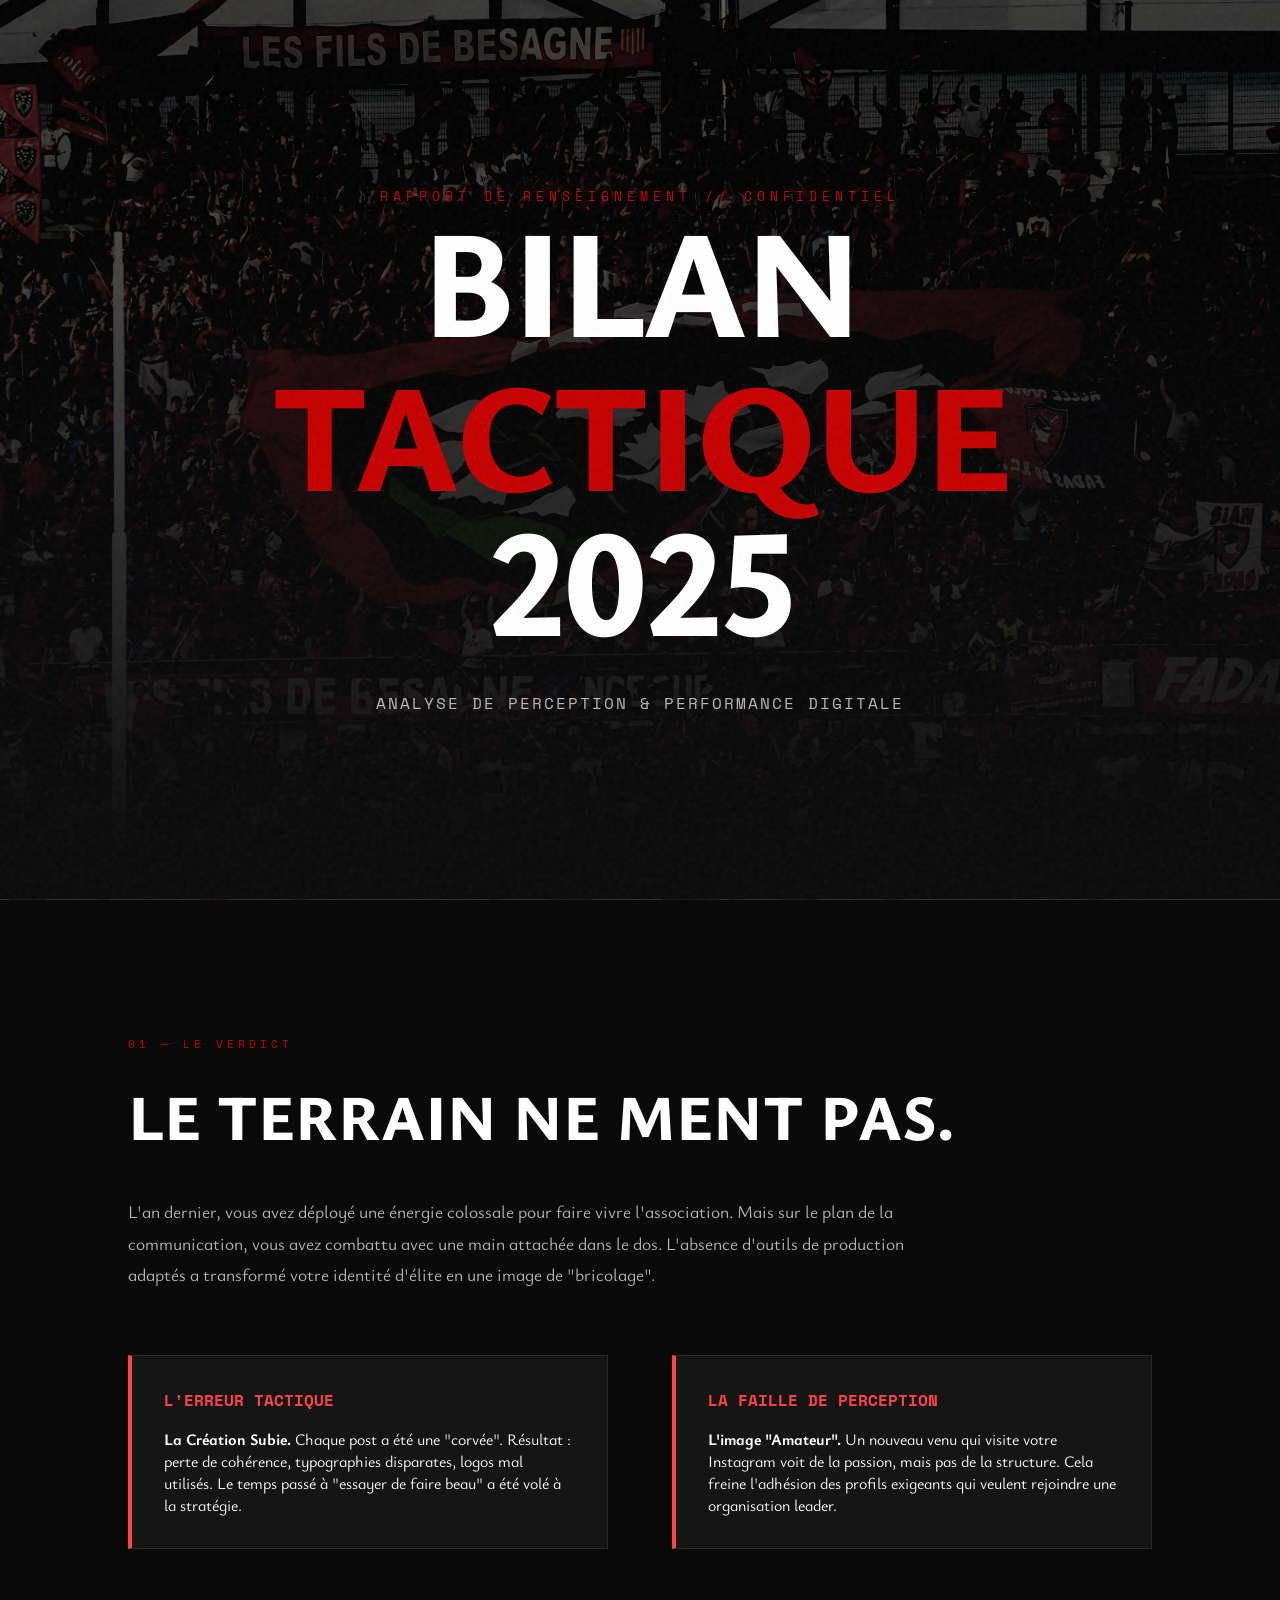
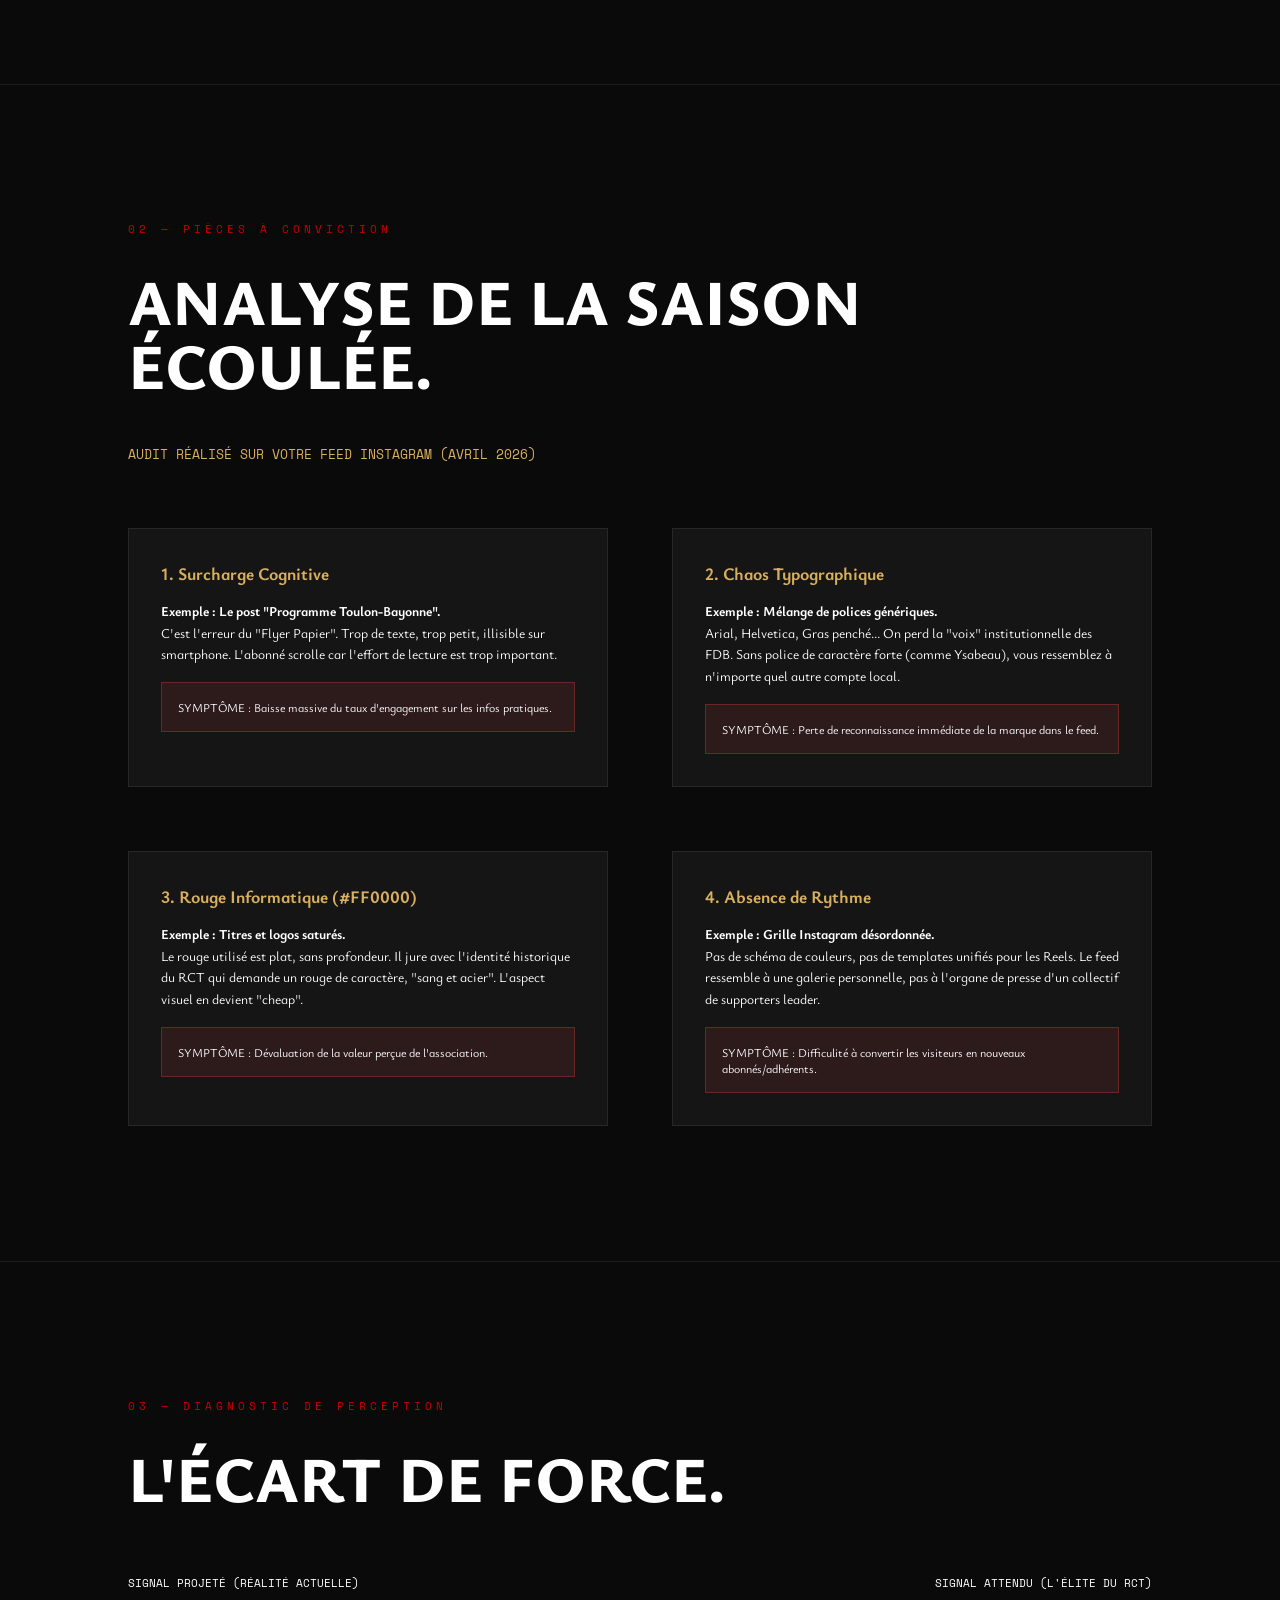
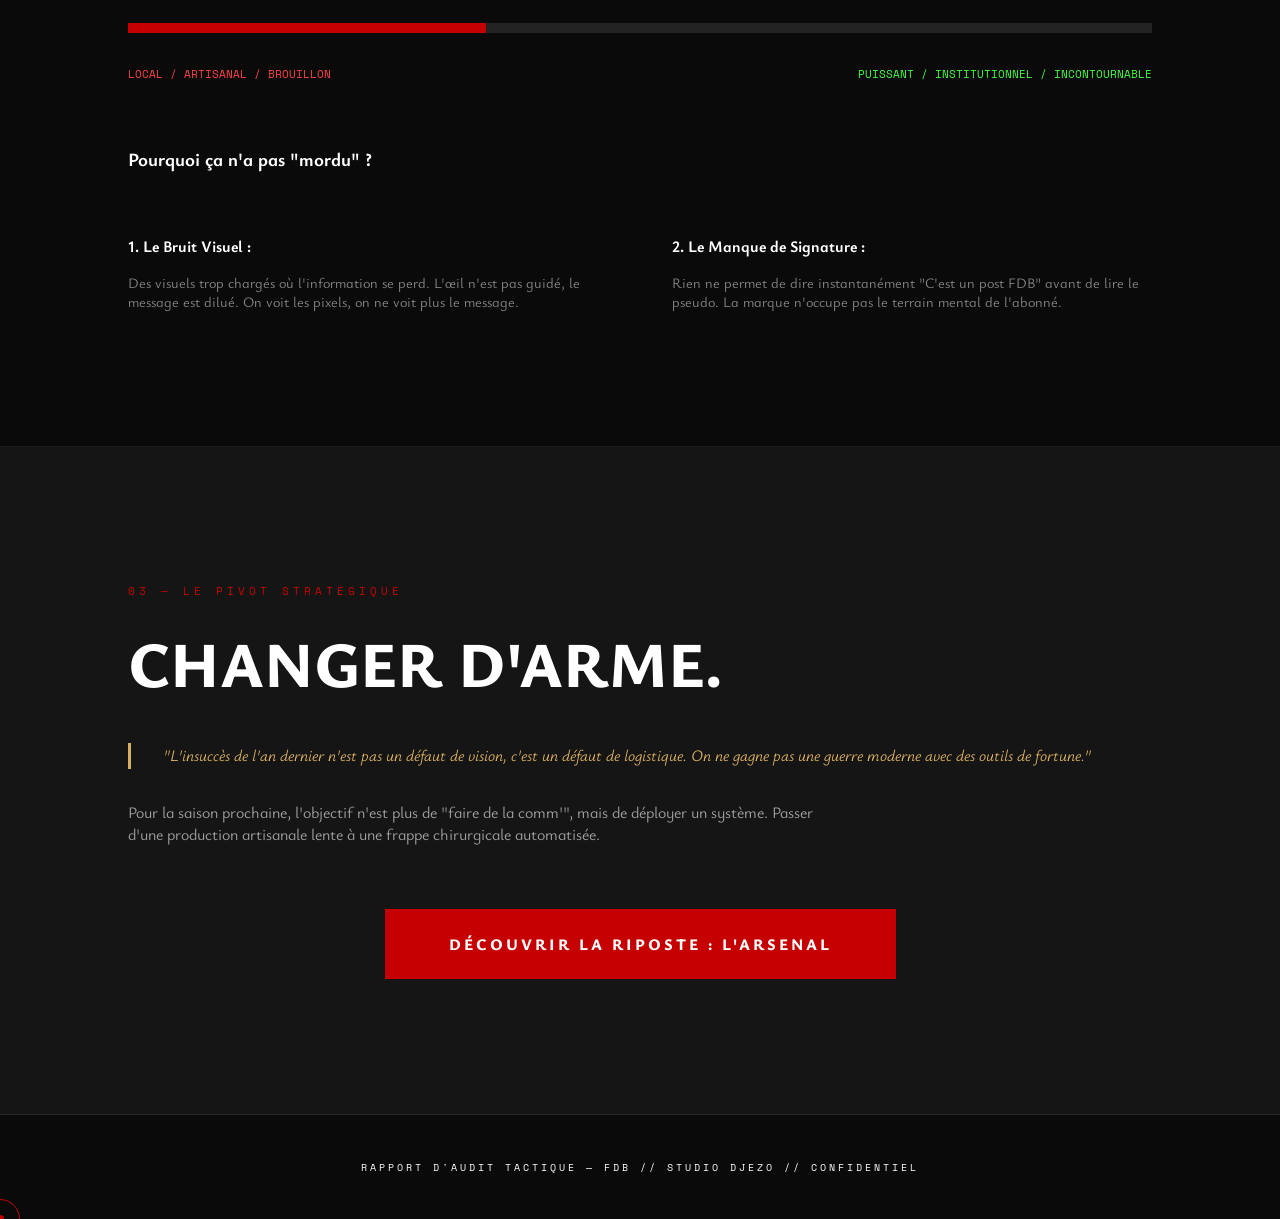
==== fdb2.0/01_Strategy/index.html @ 92c4f9fb "Add files via upload" ====
<!DOCTYPE html>
<html lang="fr">
<head>
    <meta charset="UTF-8">
    <meta name="viewport" content="width=device-width, initial-scale=1.0">
    <title>FDB — Bilan Tactique Saison 2025</title>
    <link rel="stylesheet" href="../04_Presentation/style_fdb.css">
    <style>
        .audit-grid { display: grid; grid-template-columns: 1fr 1fr; gap: 4rem; margin-top: 4rem; }
        .audit-card { background: var(--surface); border: 1px solid var(--border); padding: 2rem; }
        .audit-card.negative { border-left: 4px solid #ff4444; }
        .audit-card.positive { border-left: 4px solid #44ff44; }
        .metric-big { font-size: 4rem; font-weight: 800; color: var(--rct-red); margin-bottom: 1rem; }
        .perception-meter { width: 100%; height: 10px; background: rgba(255,255,255,0.1); margin: 2rem 0; position: relative; }
        .perception-bar { height: 100%; background: var(--rct-red); width: 45%; }
        .perception-label { display: flex; justify-content: space-between; font-family: 'Space Mono', monospace; font-size: 0.7rem; }
        .vs-line { border-top: 1px dashed var(--border); margin: 4rem 0; position: relative; }
        .vs-badge { position: absolute; top: -12px; left: 50%; transform: translateX(-50%); background: var(--bg); padding: 0 1rem; font-family: 'Space Mono', monospace; color: var(--rct-red); }
        blockquote { font-style: italic; color: var(--fdb-gold); border-left: 3px solid var(--fdb-gold); padding-left: 2rem; margin: 2rem 0; line-height: 1.6; }
        
        #conclusion .btn {
            display: inline-block;
            padding: 1.5rem 4rem;
            background: var(--rct-red);
            color: #fff;
            text-decoration: none;
            font-weight: 800;
            text-transform: uppercase;
            letter-spacing: 3px;
            transition: transform 0.3s cubic-bezier(0.175, 0.885, 0.32, 1.275);
        }
        #conclusion .btn:hover {
            transform: scale(1.05);
            background: #e60000;
        }
    </style>
</head>
<body>

    <div id="loader">
        <img src="../assets/icone_seule_rouge.svg" class="loader-logo" alt="FDB">
        <div id="loader-bar"><div id="loader-bar-fill"></div></div>
    </div>

    <section class="hero" style="background: linear-gradient(rgba(0,0,0,0.85), rgba(0,0,0,0.85)), url('../assets/stade_rct_background.png'); background-size: cover; background-position: center;">
        <div class="hero-content">
            <span class="hero-sub" style="color: var(--rct-red);">RAPPORT DE RENSEIGNEMENT // CONFIDENTIEL</span>
            <h1>
                <span><span class="line-content">BILAN</span></span>
                <span><span class="line-content"><em>TACTIQUE</em> 2025</span></span>
            </h1>
            <p style="margin-top: 2rem; opacity: 0.7; font-family: 'Space Mono', monospace; letter-spacing: 2px;">ANALYSE DE PERCEPTION & PERFORMANCE DIGITALE</p>
        </div>
    </section>

    <section id="verdict">
        <span class="section-tag">01 — Le Verdict</span>
        <div class="reveal">
            <h2>Le terrain ne ment pas.</h2>
            <p style="max-width: 800px; color: rgba(255,255,255,0.7); line-height: 1.8; font-size: 1.1rem;">
                L'an dernier, vous avez déployé une énergie colossale pour faire vivre l'association. Mais sur le plan de la communication, vous avez combattu avec une main attachée dans le dos. L'absence d'outils de production adaptés a transformé votre identité d'élite en une image de "bricolage".
            </p>
        </div>

        <div class="audit-grid reveal">
            <div class="audit-card negative">
                <h4 style="color: #ff4444; margin-bottom: 1rem; font-family: 'Space Mono', monospace;">L'ERREUR TACTIQUE</h4>
                <p><strong>La Création Subie.</strong> Chaque post a été une "corvée". Résultat : perte de cohérence, typographies disparates, logos mal utilisés. Le temps passé à "essayer de faire beau" a été volé à la stratégie.</p>
            </div>
            <div class="audit-card negative">
                <h4 style="color: #ff4444; margin-bottom: 1rem; font-family: 'Space Mono', monospace;">LA FAILLE DE PERCEPTION</h4>
                <p><strong>L'image "Amateur".</strong> Un nouveau venu qui visite votre Instagram voit de la passion, mais pas de la structure. Cela freine l'adhésion des profils exigeants qui veulent rejoindre une organisation leader.</p>
            </div>
        </div>
    </section>

    <section id="evidence">
        <span class="section-tag">02 — Pièces à Conviction</span>
        <div class="reveal">
            <h2>Analyse de la Saison Écoulée.</h2>
            <p style="color: var(--fdb-gold); font-family: 'Space Mono', monospace; font-size: 0.8rem; margin-bottom: 3rem;">AUDIT RÉALISÉ SUR VOTRE FEED INSTAGRAM (AVRIL 2026)</p>
        </div>

        <div class="audit-grid reveal">
            <div class="audit-card">
                <h3 style="font-size: 1.1rem; color: var(--fdb-gold); margin-bottom: 1rem;">1. Surcharge Cognitive</h3>
                <p style="font-size: 0.85rem; line-height: 1.6;">
                    <strong>Exemple : Le post "Programme Toulon-Bayonne".</strong><br>
                    C'est l'erreur du "Flyer Papier". Trop de texte, trop petit, illisible sur smartphone. L'abonné scrolle car l'effort de lecture est trop important.
                </p>
                <div style="margin-top: 1rem; padding: 1rem; background: rgba(255,68,68,0.1); border: 1px solid rgba(255,68,68,0.3); font-size: 0.75rem;">
                    SYMPTÔME : Baisse massive du taux d'engagement sur les infos pratiques.
                </div>
            </div>

            <div class="audit-card">
                <h3 style="font-size: 1.1rem; color: var(--fdb-gold); margin-bottom: 1rem;">2. Chaos Typographique</h3>
                <p style="font-size: 0.85rem; line-height: 1.6;">
                    <strong>Exemple : Mélange de polices génériques.</strong><br>
                    Arial, Helvetica, Gras penché... On perd la "voix" institutionnelle des FDB. Sans police de caractère forte (comme Ysabeau), vous ressemblez à n'importe quel autre compte local.
                </p>
                <div style="margin-top: 1rem; padding: 1rem; background: rgba(255,68,68,0.1); border: 1px solid rgba(255,68,68,0.3); font-size: 0.75rem;">
                    SYMPTÔME : Perte de reconnaissance immédiate de la marque dans le feed.
                </div>
            </div>

            <div class="audit-card">
                <h3 style="font-size: 1.1rem; color: var(--fdb-gold); margin-bottom: 1rem;">3. Rouge Informatique (#FF0000)</h3>
                <p style="font-size: 0.85rem; line-height: 1.6;">
                    <strong>Exemple : Titres et logos saturés.</strong><br>
                    Le rouge utilisé est plat, sans profondeur. Il jure avec l'identité historique du RCT qui demande un rouge de caractère, "sang et acier". L'aspect visuel en devient "cheap".
                </p>
                <div style="margin-top: 1rem; padding: 1rem; background: rgba(255,68,68,0.1); border: 1px solid rgba(255,68,68,0.3); font-size: 0.75rem;">
                    SYMPTÔME : Dévaluation de la valeur perçue de l'association.
                </div>
            </div>

            <div class="audit-card">
                <h3 style="font-size: 1.1rem; color: var(--fdb-gold); margin-bottom: 1rem;">4. Absence de Rythme</h3>
                <p style="font-size: 0.85rem; line-height: 1.6;">
                    <strong>Exemple : Grille Instagram désordonnée.</strong><br>
                    Pas de schéma de couleurs, pas de templates unifiés pour les Reels. Le feed ressemble à une galerie personnelle, pas à l'organe de presse d'un collectif de supporters leader.
                </p>
                <div style="margin-top: 1rem; padding: 1rem; background: rgba(255,68,68,0.1); border: 1px solid rgba(255,68,68,0.3); font-size: 0.75rem;">
                    SYMPTÔME : Difficulité à convertir les visiteurs en nouveaux abonnés/adhérents.
                </div>
            </div>
        </div>
    </section>

    <section id="psychologie">
        <span class="section-tag">03 — Diagnostic de Perception</span>
        <div class="reveal">
            <h2>L'Écart de Force.</h2>
        </div>
        
        <div class="reveal" style="margin-top: 4rem;">
            <div class="perception-label">
                <span>SIGNAL PROJETÉ (RÉALITÉ ACTUELLE)</span>
                <span>SIGNAL ATTENDU (L'ÉLITE DU RCT)</span>
            </div>
            <div class="perception-meter">
                <div class="perception-bar" style="width: 35%;"></div>
            </div>
            <div class="perception-label">
                <span style="color: #ff4444;">LOCAL / ARTISANAL / BROUILLON</span>
                <span style="color: #44ff44;">PUISSANT / INSTITUTIONNEL / INCONTOURNABLE</span>
            </div>
        </div>

        <div class="reveal" style="margin-top: 4rem;">
            <h3>Pourquoi ça n'a pas "mordu" ?</h3>
            <div class="audit-grid">
                <div>
                    <p style="margin-bottom: 1rem;"><strong>1. Le Bruit Visuel :</strong></p>
                    <p style="color: rgba(255,255,255,0.5); font-size: 0.9rem;">Des visuels trop chargés où l'information se perd. L'œil n'est pas guidé, le message est dilué. On voit les pixels, on ne voit plus le message.</p>
                </div>
                <div>
                    <p style="margin-bottom: 1rem;"><strong>2. Le Manque de Signature :</strong></p>
                    <p style="color: rgba(255,255,255,0.5); font-size: 0.9rem;">Rien ne permet de dire instantanément "C'est un post FDB" avant de lire le pseudo. La marque n'occupe pas le terrain mental de l'abonné.</p>
                </div>
            </div>
        </div>
    </section>

    <section id="conclusion" style="background: var(--surface);">
        <span class="section-tag">03 — Le Pivot Stratégique</span>
        <div class="reveal">
            <h2>Changer d'Arme.</h2>
            <blockquote>
                "L'insuccès de l'an dernier n'est pas un défaut de vision, c'est un défaut de logistique. On ne gagne pas une guerre moderne avec des outils de fortune."
            </blockquote>
            <p style="margin-bottom: 4rem; max-width: 700px; color: rgba(255,255,255,0.6);">
                Pour la saison prochaine, l'objectif n'est plus de "faire de la comm'", mais de déployer un système. Passer d'une production artisanale lente à une frappe chirurgicale automatisée. 
            </p>
            <div style="text-align: center;">
                <a href="../04_Presentation/PRESENTATION_ARSENAL.html" class="btn">Découvrir la Riposte : L'Arsenal</a>
            </div>
        </div>
    </section>

    <footer style="padding: 5vh 10vw; text-align: center; font-family: 'Space Mono', monospace; font-size: 0.6rem; color: var(--muted); letter-spacing: 3px;">
        RAPPORT D'AUDIT TACTIQUE — FDB // STUDIO DJEZO // CONFIDENTIEL
    </footer>

    <div id="cursor"></div>
    <div id="cursor-ring"></div>

    <script src="../04_Presentation/main_fdb.js"></script>
</body>
</html>
---- fdb2.0/04_Presentation/style_fdb.css ----
@import url('https://fonts.googleapis.com/css2?family=Ysabeau+Infant:ital,wght@0,400;0,700;0,800;1,400&family=Space+Mono:ital@0;1&display=swap');

:root {
    --rct-red: #C60000;
    --fdb-black: #101011;
    --fdb-gold: #D8AE5F;
    --fdb-white: #FFFFFF;
    --bg: #0a0a0a;
    --surface: #151515;
    --border: rgba(255, 255, 255, 0.08);
}

* { margin: 0; padding: 0; box-sizing: border-box; }

body {
    background: var(--bg);
    color: var(--fdb-white);
    font-family: 'Ysabeau Infant', sans-serif;
    overflow-x: hidden;
    cursor: none;
}

/* TEXTURE GRAIN */
body::before {
    content: '';
    position: fixed;
    inset: 0;
    pointer-events: none;
    z-index: 9999;
    opacity: .05;
    background-image: url("data:image/svg+xml,%3Csvg viewBox='0 0 256 256' xmlns='http://www.w3.org/2000/svg'%3E%3Cfilter id='noise'%3E%3CfeTurbulence type='fractalNoise' baseFrequency='0.65' numOctaves='3' stitchTiles='stitch'/%3E%3C/filter%3E%3Crect width='100%25' height='100%25' filter='url(%23noise)'/%3E%3C/svg%3E");
}

/* CURSOR */
#cursor {
    position: fixed;
    width: 8px;
    height: 8px;
    background: var(--rct-red);
    border-radius: 50%;
    pointer-events: none;
    z-index: 10000;
    transform: translate(-50%, -50%);
    transition: transform 0.1s;
}
#cursor-ring {
    position: fixed;
    width: 40px;
    height: 40px;
    border: 1px solid var(--rct-red);
    border-radius: 50%;
    pointer-events: none;
    z-index: 9998;
    transform: translate(-50%, -50%);
    transition: all 0.2s cubic-bezier(0.23, 1, 0.32, 1);
}

/* LOADER */
#loader {
    position: fixed;
    inset: 0;
    background: var(--fdb-black);
    z-index: 9995;
    display: flex;
    flex-direction: column;
    align-items: center;
    justify-content: center;
    transition: opacity 1s ease, visibility 1s;
}
#loader.hidden { opacity: 0; visibility: hidden; }
.loader-logo { width: 120px; margin-bottom: 2rem; animation: pulse 2s infinite; }
#loader-bar { width: 200px; height: 2px; background: rgba(255,255,255,0.1); overflow: hidden; }
#loader-bar-fill { height: 100%; background: var(--rct-red); width: 0%; animation: loadFill 1.5s ease forwards; }

/* HERO */
.hero {
    height: 100vh;
    display: flex;
    flex-direction: column;
    justify-content: center;
    align-items: center;
    text-align: center;
    position: relative;
    padding: 0 10vw;
    background: var(--bg); /* Fond de sécurité */
}

.hero::before {
    content: '';
    position: absolute;
    inset: 0;
    background-image: url('../assets/stade_rct_background.png');
    background-size: cover;
    background-position: center;
    /* TRAITEMENT FDB : Contraste +35%, Luminosité basse, Sepia 20%, Saturation basse */
    filter: brightness(0.4) contrast(1.4) saturate(0.6) sepia(0.2) hue-rotate(-10deg);
    z-index: 0;
}

.hero::after {
    content: '';
    position: absolute;
    inset: 0;
    background: linear-gradient(to bottom, rgba(16, 16, 17, 0) 0%, var(--bg) 95%);
    z-index: 1;
}

.hero-content {
    position: relative;
    z-index: 2;
}
.hero h1 {
    font-size: clamp(3.5rem, 12vw, 12rem);
    font-weight: 800;
    line-height: 0.95;
    text-transform: uppercase;
    letter-spacing: -4px;
    margin-bottom: 2rem;
}
.hero h1 span { display: block; overflow: visible; }
.hero h1 .line-content { display: block; transform: translateY(110%); transition: transform 1.2s cubic-bezier(0.16, 1, 0.3, 1); padding-bottom: 0.05em; }
.hero.visible h1 .line-content { transform: translateY(0); }
.hero h1 em { font-style: normal; color: var(--rct-red); }

.hero-sub {
    font-family: 'Space Mono', monospace;
    font-size: 0.8rem;
    letter-spacing: 5px;
    color: var(--fdb-gold);
    text-transform: uppercase;
    opacity: 0;
    transform: translateY(20px);
    transition: all 1s ease 0.8s;
}
.hero.visible .hero-sub { opacity: 1; transform: translateY(0); }

/* SECTIONS */
section { padding: 15vh 10vw; border-bottom: 1px solid var(--border); }
.section-tag {
    font-family: 'Space Mono', monospace;
    font-size: 0.7rem;
    letter-spacing: 4px;
    color: var(--rct-red);
    display: block;
    margin-bottom: 2rem;
    text-transform: uppercase;
}
h2 {
    font-size: clamp(2.5rem, 5vw, 5rem);
    font-weight: 800;
    line-height: 1;
    text-transform: uppercase;
    margin-bottom: 3rem;
}

/* ARSENAL GRID & FLIP CARDS */
.arsenal-grid {
    display: grid;
    grid-template-columns: repeat(auto-fit, minmax(300px, 1fr));
    gap: 2rem;
    perspective: 2000px; /* Nécessaire pour la 3D */
}

.flip-card {
    height: 450px;
    background: transparent;
}

.flip-card-inner {
    position: relative;
    width: 100%;
    height: 100%;
    text-align: center;
    transition: transform 0.8s cubic-bezier(0.175, 0.885, 0.32, 1.275);
    transform-style: preserve-3d;
    cursor: pointer;
}

.flip-card.flipped .flip-card-inner {
    transform: rotateY(180deg);
}

.flip-card-front, .flip-card-back {
    position: absolute;
    width: 100%;
    height: 100%;
    backface-visibility: hidden;
    border: 1px solid var(--border);
    display: flex;
    flex-direction: column;
    justify-content: center;
    align-items: center;
}

.flip-card-front {
    background: var(--surface);
    padding: 3rem;
    z-index: 2;
}

.flip-card-back {
    background: #000;
    transform: rotateY(180deg);
    overflow: hidden;
}

.flip-card-back img {
    width: 100%;
    height: 100%;
    object-fit: cover;
    transition: transform 1.5s ease;
}

.flip-card.flipped .flip-card-back img {
    transform: scale(1.1);
}

.asset-card {
    transition: all 0.4s ease;
}

.flip-card:hover .flip-card-front { border-color: var(--rct-red); }

.flip-card-front img { width: 100%; max-width: 180px; margin-bottom: 2rem; transition: transform 0.6s ease; }
.flip-card-front h3 { font-size: 1.2rem; margin-bottom: 1rem; color: var(--fdb-gold); }
.flip-card-front p { font-size: 0.9rem; color: rgba(255,255,255,0.6); line-height: 1.6; }

.flip-hint {
    margin-top: 2rem;
    font-family: 'Space Mono', monospace;
    font-size: 0.6rem;
    letter-spacing: 2px;
    color: var(--rct-red);
    text-transform: uppercase;
    opacity: 0.6;
}

/* REVEAL */
.reveal { opacity: 0; transform: translateY(50px); transition: all 1s cubic-bezier(0.16, 1, 0.3, 1); }
.reveal.visible { opacity: 1; transform: translateY(0); }

/* COLORS */
.color-grid { display: grid; grid-template-columns: repeat(auto-fit, minmax(200px, 1fr)); gap: 1px; background: var(--border); border: 1px solid var(--border); }
.color-item { background: var(--bg); padding: 3rem 2rem; }
.color-swatch { width: 100%; height: 120px; margin-bottom: 1.5rem; }
.color-info h4 { font-family: 'Space Mono', monospace; font-size: 0.8rem; margin-bottom: 0.5rem; }
.color-info p { font-size: 0.85rem; color: rgba(255,255,255,0.5); line-height: 1.4; }

/* DARK MODE LAB */
.lab-container {
    display: grid; grid-template-columns: 1fr 1fr; gap: 4rem; align-items: center;
}
.lab-img-wrap { position: relative; width: 100%; aspect-ratio: 16/9; overflow: hidden; border: 1px solid var(--border); }
.lab-img { width: 100%; height: 100%; object-fit: cover; }
.lab-img.filtered { filter: brightness(0.65) contrast(1.35) saturate(0.7) sepia(0.2) hue-rotate(-10deg); }
.lab-overlay { position: absolute; inset: 0; background: linear-gradient(to top, rgba(16,16,17,0.85) 0%, rgba(198,0,0,0.3) 100%); mix-blend-mode: multiply; opacity: 0; transition: opacity 0.5s; }
.lab-img-wrap:hover .lab-overlay { opacity: 1; }

/* TYPO SECTION */
.typo-showcase { padding: 4rem; background: var(--surface); border-left: 5px solid var(--rct-red); }
.typo-main { font-size: 6rem; font-weight: 800; line-height: 0.9; margin-bottom: 2rem; }
.typo-italic { font-size: 3rem; font-weight: 400; font-style: italic; color: var(--fdb-gold); }

/* ANIMATIONS */
@keyframes pulse { 0% { transform: scale(1); opacity: 0.8; } 50% { transform: scale(1.05); opacity: 1; } 100% { transform: scale(1); opacity: 0.8; } }
@keyframes loadFill { to { width: 100%; } }

@media (max-width: 768px) {
    .lab-container { grid-template-columns: 1fr; }
    .typo-main { font-size: 3rem; }
    .hero h1 { font-size: 4rem; }
}
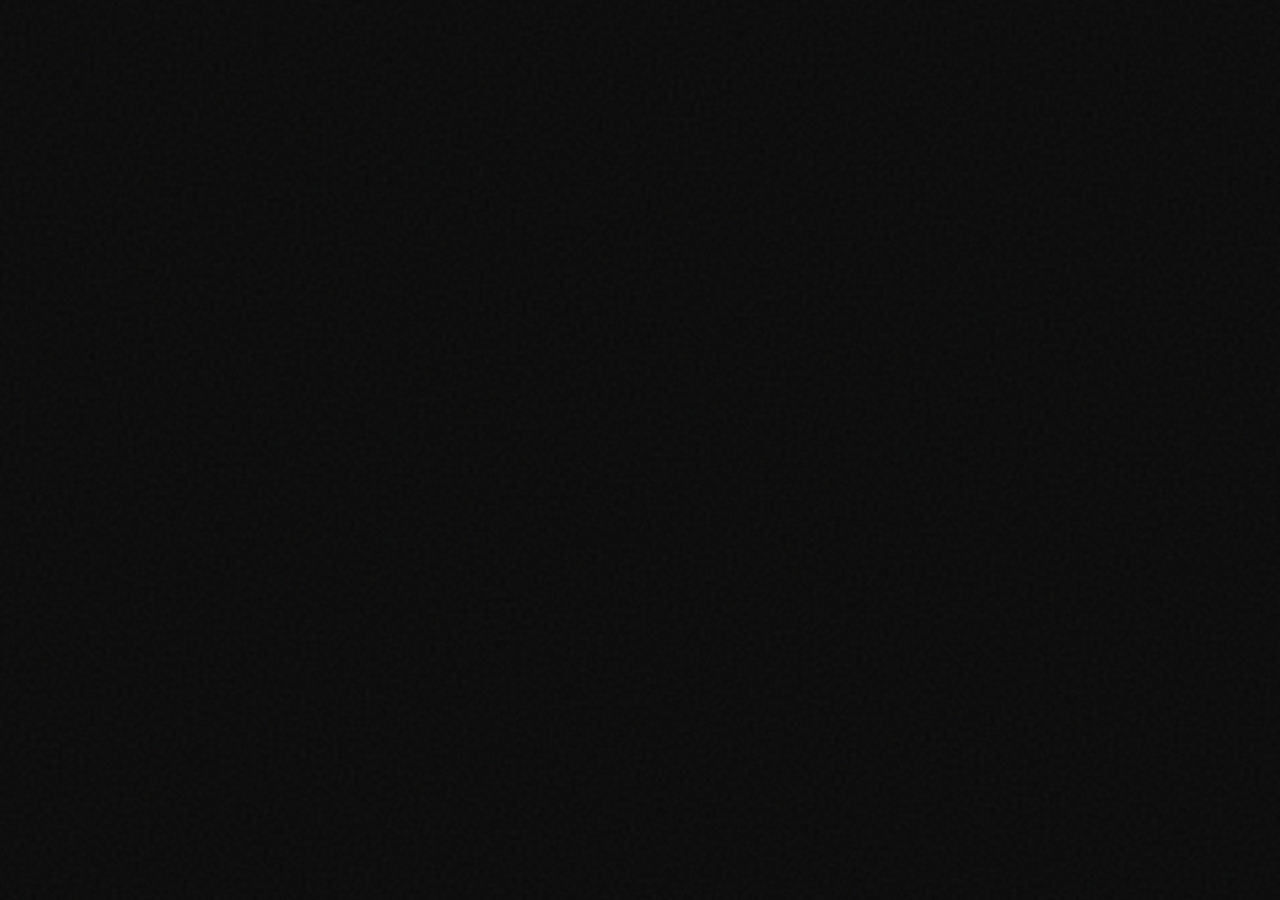
==== commit 3251dcf4: "Update index.html" ====
--- a/fdb2.0/01_Strategy/index.html
+++ b/fdb2.0/01_Strategy/index.html
@@ -33,7 +33,17 @@
             transform: scale(1.05);
             background: #e60000;
         }
-    </style>
+
+        @media (max-width: 768px) {
+                section { padding: 8vh 5vw; }
+                .audit-grid { grid-template-columns: 1fr; gap: 2rem; }
+                h2 { font-size: 2.2rem; }
+                .hero h1 { font-size: clamp(3rem, 15vw, 5rem); letter-spacing: -2px; }
+                blockquote { padding-left: 1.5rem; font-size: 1rem; }
+        }
+        
+    </
+        style>
 </head>
 <body>
 
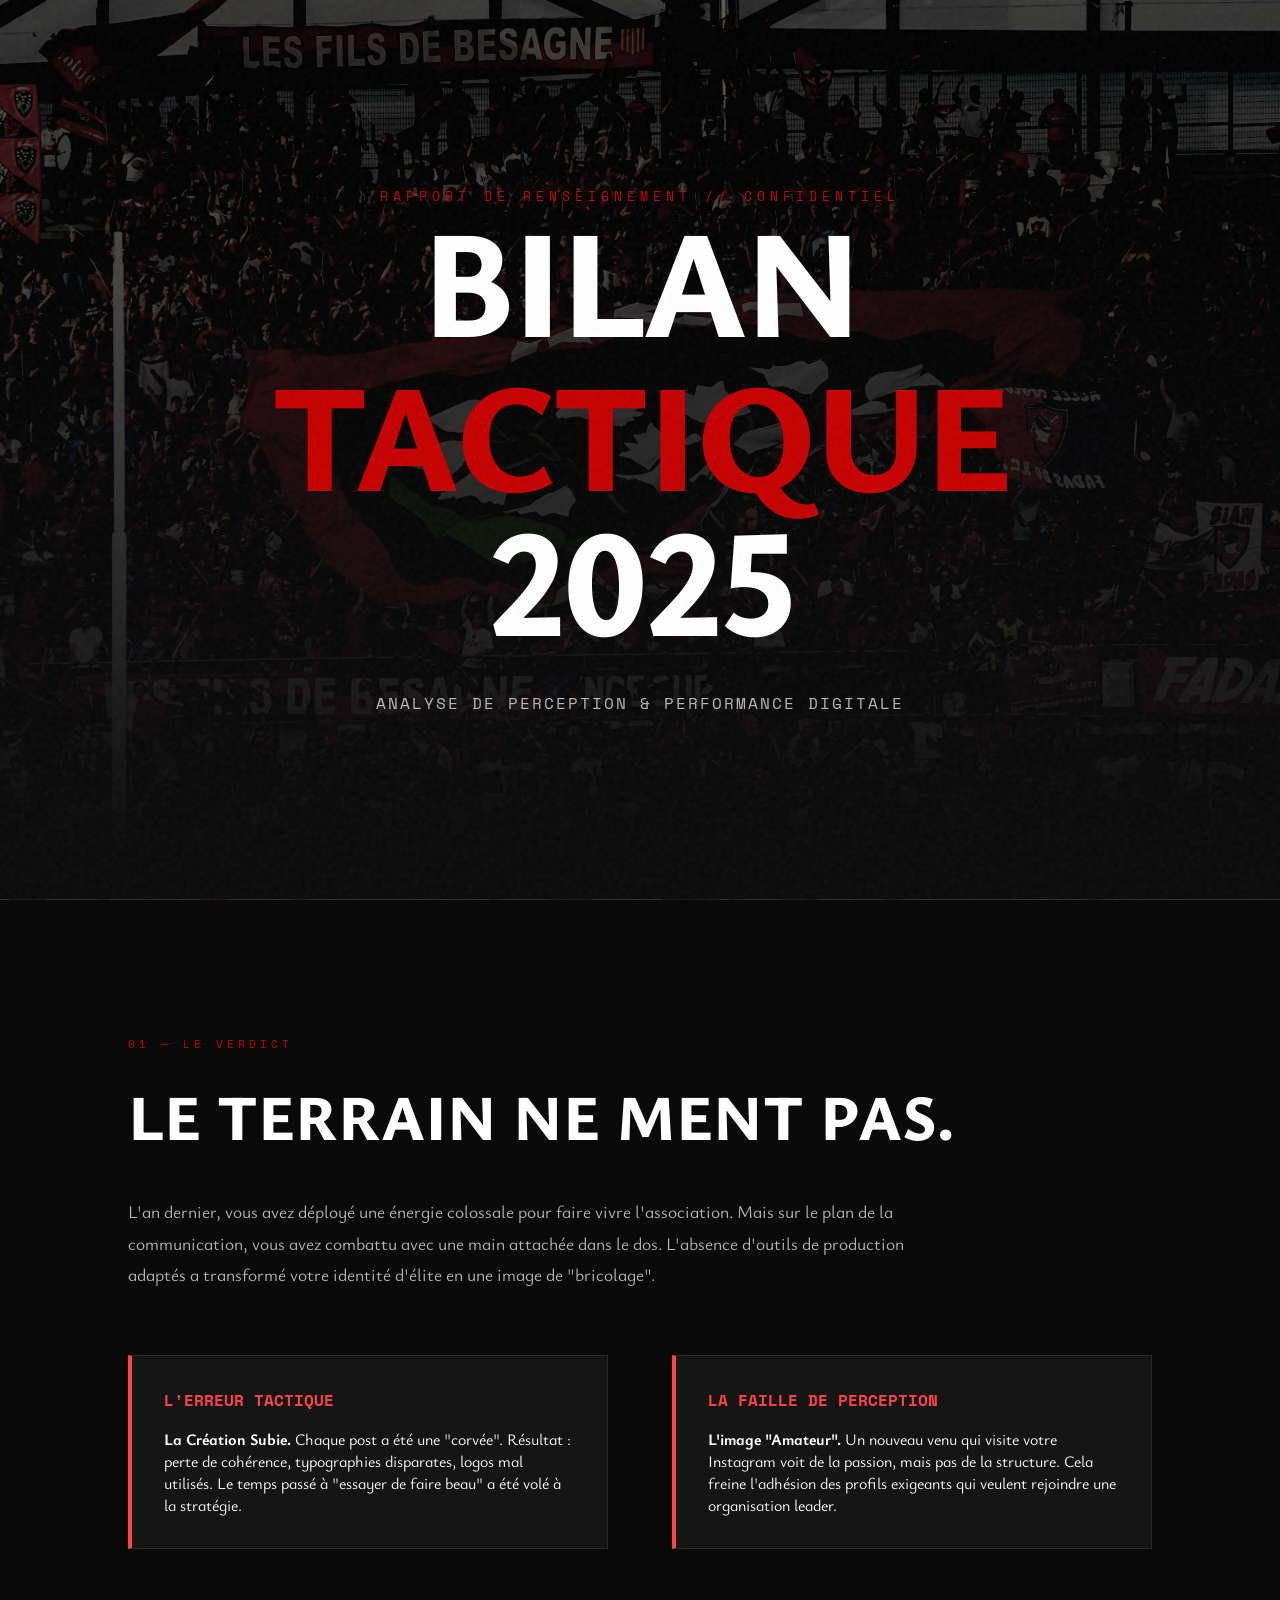
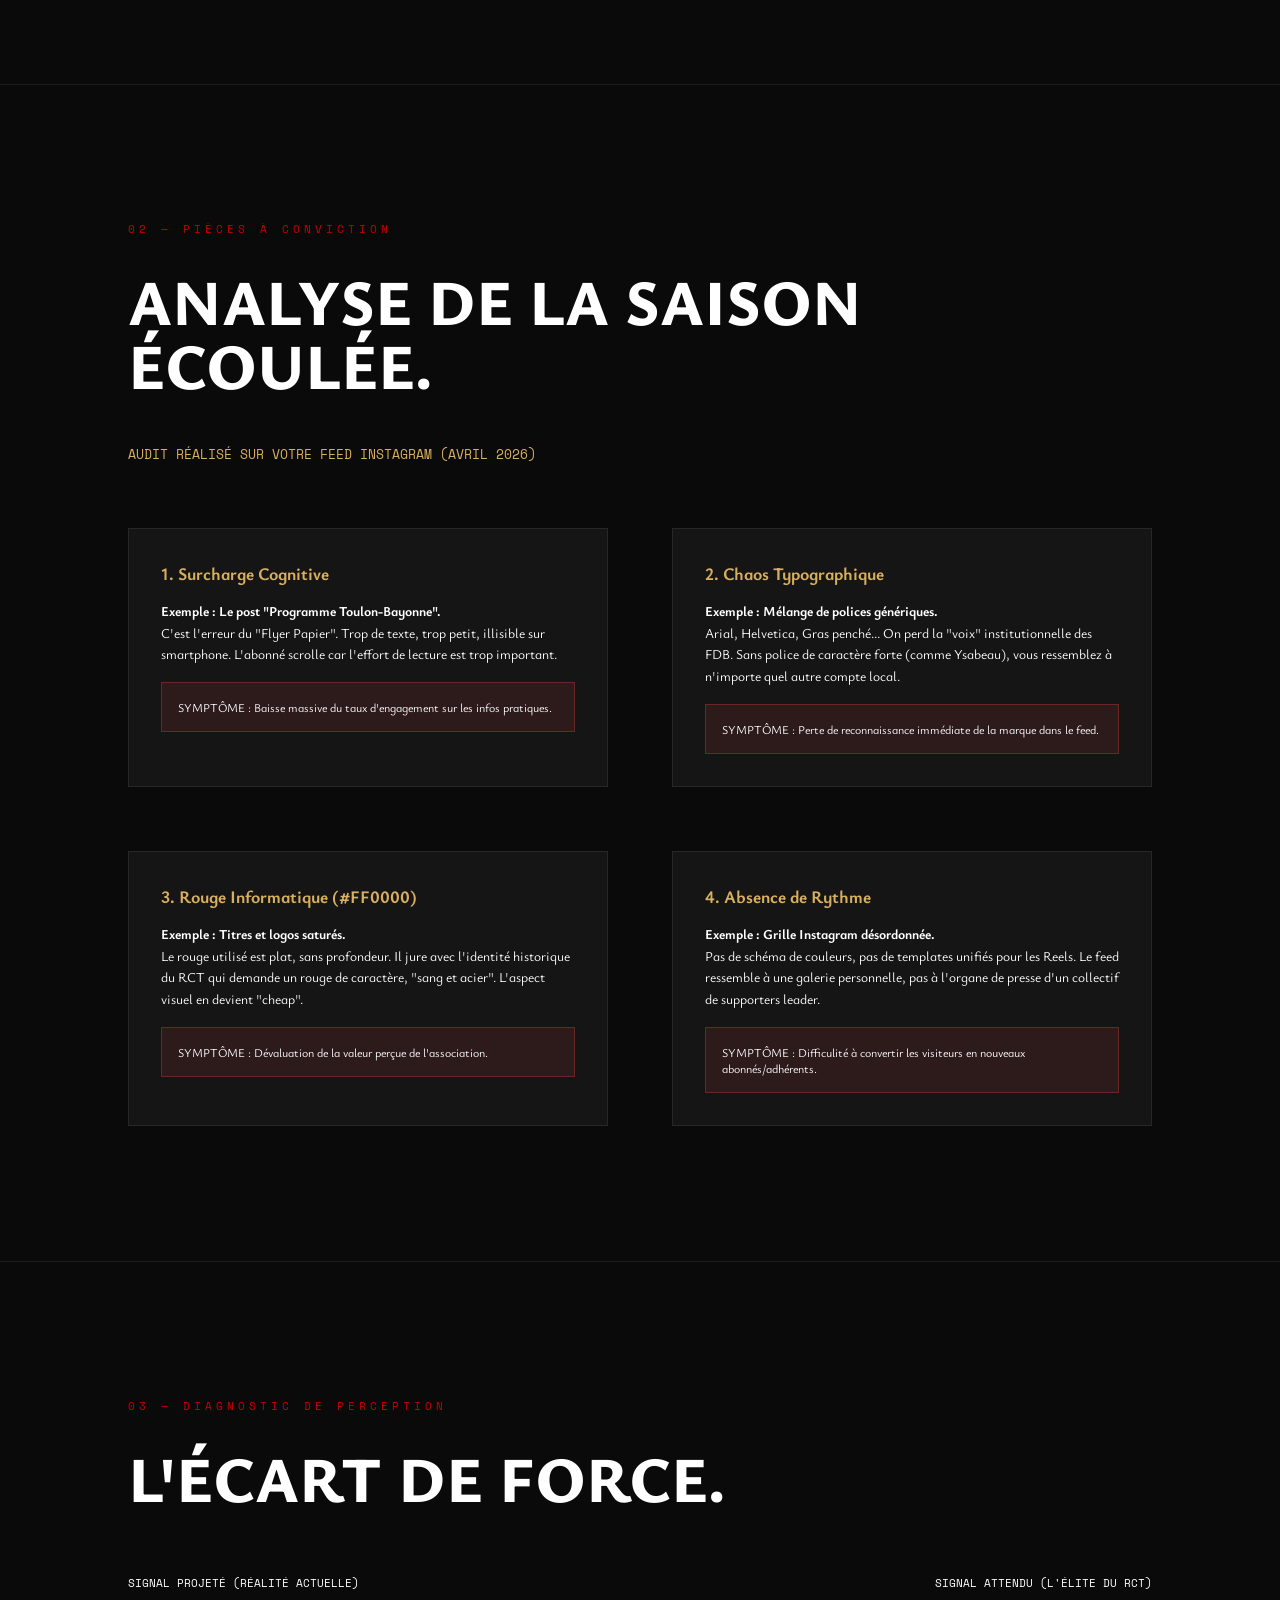
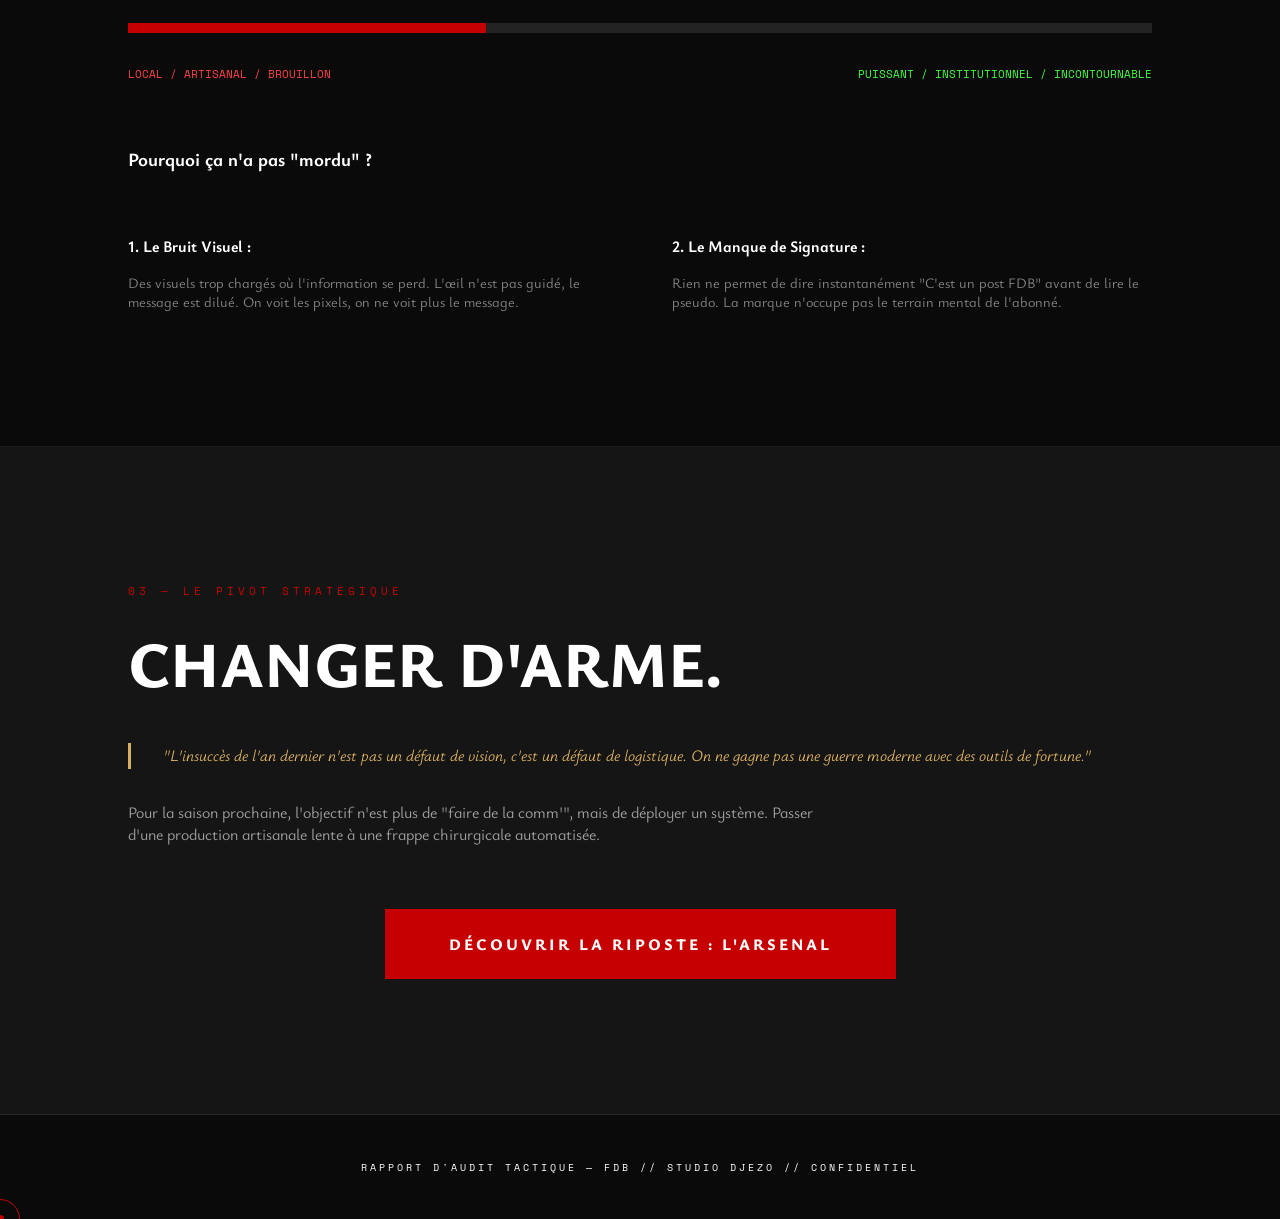
==== commit 4d26c567: "Update index.html" ====
--- a/fdb2.0/01_Strategy/index.html
+++ b/fdb2.0/01_Strategy/index.html
@@ -42,8 +42,7 @@
                 blockquote { padding-left: 1.5rem; font-size: 1rem; }
         }
         
-    </
-        style>
+    </style>
 </head>
 <body>
 
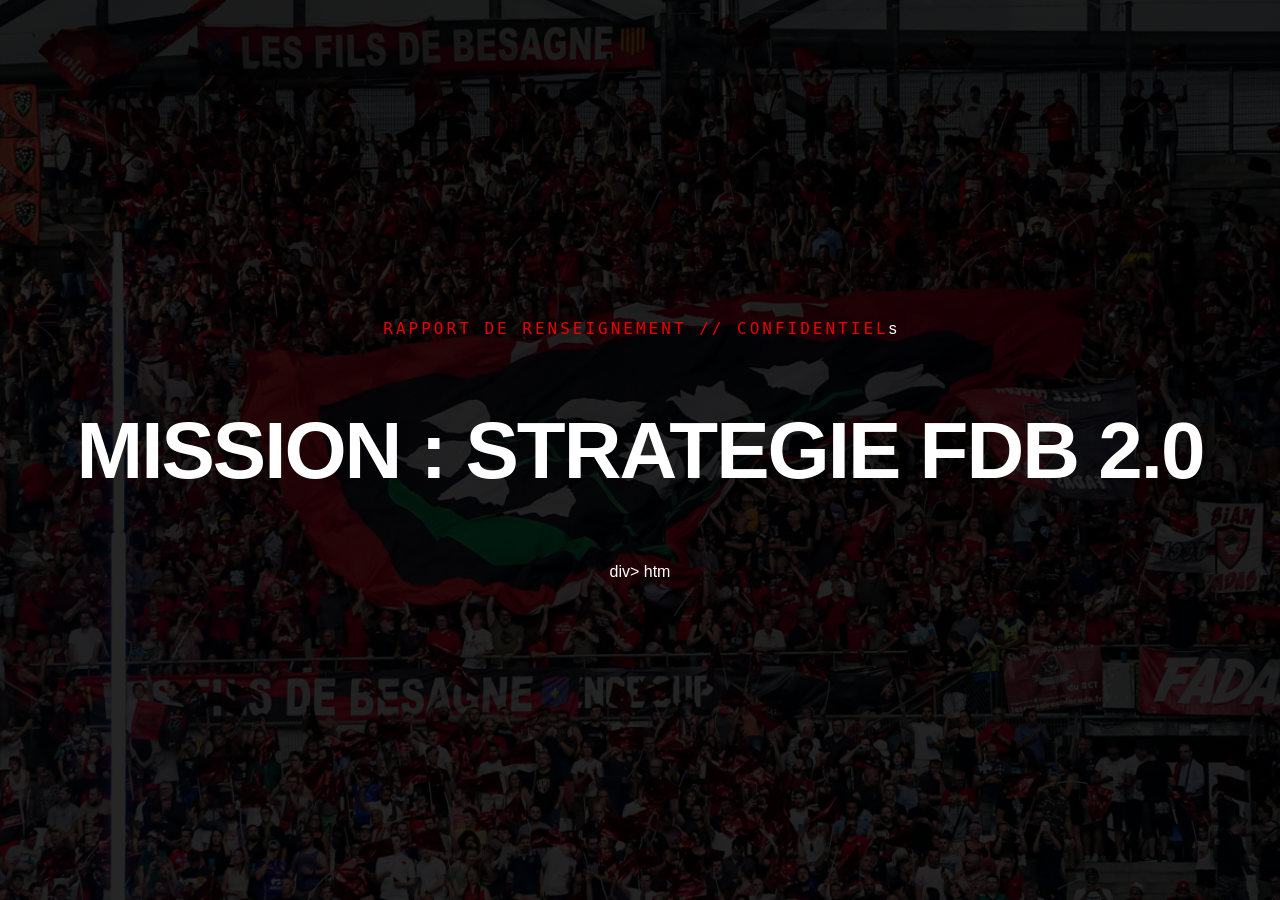
==== commit 9bc5dabf: "Update index.html" ====
--- a/fdb2.0/01_Strategy/index.html
+++ b/fdb2.0/01_Strategy/index.html
@@ -1,200 +1,60 @@
 <!DOCTYPE html>
 <html lang="fr">
-<head>
-    <meta charset="UTF-8">
-    <meta name="viewport" content="width=device-width, initial-scale=1.0">
-    <title>FDB — Bilan Tactique Saison 2025</title>
-    <link rel="stylesheet" href="../04_Presentation/style_fdb.css">
-    <style>
-        .audit-grid { display: grid; grid-template-columns: 1fr 1fr; gap: 4rem; margin-top: 4rem; }
-        .audit-card { background: var(--surface); border: 1px solid var(--border); padding: 2rem; }
-        .audit-card.negative { border-left: 4px solid #ff4444; }
-        .audit-card.positive { border-left: 4px solid #44ff44; }
-        .metric-big { font-size: 4rem; font-weight: 800; color: var(--rct-red); margin-bottom: 1rem; }
-        .perception-meter { width: 100%; height: 10px; background: rgba(255,255,255,0.1); margin: 2rem 0; position: relative; }
-        .perception-bar { height: 100%; background: var(--rct-red); width: 45%; }
-        .perception-label { display: flex; justify-content: space-between; font-family: 'Space Mono', monospace; font-size: 0.7rem; }
-        .vs-line { border-top: 1px dashed var(--border); margin: 4rem 0; position: relative; }
-        .vs-badge { position: absolute; top: -12px; left: 50%; transform: translateX(-50%); background: var(--bg); padding: 0 1rem; font-family: 'Space Mono', monospace; color: var(--rct-red); }
-        blockquote { font-style: italic; color: var(--fdb-gold); border-left: 3px solid var(--fdb-gold); padding-left: 2rem; margin: 2rem 0; line-height: 1.6; }
-        
-        #conclusion .btn {
-            display: inline-block;
-            padding: 1.5rem 4rem;
-            background: var(--rct-red);
-            color: #fff;
-            text-decoration: none;
-            font-weight: 800;
-            text-transform: uppercase;
-            letter-spacing: 3px;
-            transition: transform 0.3s cubic-bezier(0.175, 0.885, 0.32, 1.275);
-        }
-        #conclusion .btn:hover {
-            transform: scale(1.05);
-            background: #e60000;
-        }
-
-        @media (max-width: 768px) {
-                section { padding: 8vh 5vw; }
-                .audit-grid { grid-template-columns: 1fr; gap: 2rem; }
-                h2 { font-size: 2.2rem; }
-                .hero h1 { font-size: clamp(3rem, 15vw, 5rem); letter-spacing: -2px; }
-                blockquote { padding-left: 1.5rem; font-size: 1rem; }
-        }
-        
-    </style>
-</head>
-<body>
-
-    <div id="loader">
-        <img src="../assets/icone_seule_rouge.svg" class="loader-logo" alt="FDB">
-        <div id="loader-bar"><div id="loader-bar-fill"></div></div>
-    </div>
-
-    <section class="hero" style="background: linear-gradient(rgba(0,0,0,0.85), rgba(0,0,0,0.85)), url('../assets/stade_rct_background.png'); background-size: cover; background-position: center;">
-        <div class="hero-content">
-            <span class="hero-sub" style="color: var(--rct-red);">RAPPORT DE RENSEIGNEMENT // CONFIDENTIEL</span>
-            <h1>
-                <span><span class="line-content">BILAN</span></span>
-                <span><span class="line-content"><em>TACTIQUE</em> 2025</span></span>
-            </h1>
-            <p style="margin-top: 2rem; opacity: 0.7; font-family: 'Space Mono', monospace; letter-spacing: 2px;">ANALYSE DE PERCEPTION & PERFORMANCE DIGITALE</p>
-        </div>
-    </section>
-
-    <section id="verdict">
-        <span class="section-tag">01 — Le Verdict</span>
-        <div class="reveal">
-            <h2>Le terrain ne ment pas.</h2>
-            <p style="max-width: 800px; color: rgba(255,255,255,0.7); line-height: 1.8; font-size: 1.1rem;">
-                L'an dernier, vous avez déployé une énergie colossale pour faire vivre l'association. Mais sur le plan de la communication, vous avez combattu avec une main attachée dans le dos. L'absence d'outils de production adaptés a transformé votre identité d'élite en une image de "bricolage".
-            </p>
-        </div>
-
-        <div class="audit-grid reveal">
-            <div class="audit-card negative">
-                <h4 style="color: #ff4444; margin-bottom: 1rem; font-family: 'Space Mono', monospace;">L'ERREUR TACTIQUE</h4>
-                <p><strong>La Création Subie.</strong> Chaque post a été une "corvée". Résultat : perte de cohérence, typographies disparates, logos mal utilisés. Le temps passé à "essayer de faire beau" a été volé à la stratégie.</p>
-            </div>
-            <div class="audit-card negative">
-                <h4 style="color: #ff4444; margin-bottom: 1rem; font-family: 'Space Mono', monospace;">LA FAILLE DE PERCEPTION</h4>
-                <p><strong>L'image "Amateur".</strong> Un nouveau venu qui visite votre Instagram voit de la passion, mais pas de la structure. Cela freine l'adhésion des profils exigeants qui veulent rejoindre une organisation leader.</p>
-            </div>
-        </div>
-    </section>
-
-    <section id="evidence">
-        <span class="section-tag">02 — Pièces à Conviction</span>
-        <div class="reveal">
-            <h2>Analyse de la Saison Écoulée.</h2>
-            <p style="color: var(--fdb-gold); font-family: 'Space Mono', monospace; font-size: 0.8rem; margin-bottom: 3rem;">AUDIT RÉALISÉ SUR VOTRE FEED INSTAGRAM (AVRIL 2026)</p>
-        </div>
-
-        <div class="audit-grid reveal">
-            <div class="audit-card">
-                <h3 style="font-size: 1.1rem; color: var(--fdb-gold); margin-bottom: 1rem;">1. Surcharge Cognitive</h3>
-                <p style="font-size: 0.85rem; line-height: 1.6;">
-                    <strong>Exemple : Le post "Programme Toulon-Bayonne".</strong><br>
-                    C'est l'erreur du "Flyer Papier". Trop de texte, trop petit, illisible sur smartphone. L'abonné scrolle car l'effort de lecture est trop important.
-                </p>
-                <div style="margin-top: 1rem; padding: 1rem; background: rgba(255,68,68,0.1); border: 1px solid rgba(255,68,68,0.3); font-size: 0.75rem;">
-                    SYMPTÔME : Baisse massive du taux d'engagement sur les infos pratiques.
-                </div>
-            </div>
-
-            <div class="audit-card">
-                <h3 style="font-size: 1.1rem; color: var(--fdb-gold); margin-bottom: 1rem;">2. Chaos Typographique</h3>
-                <p style="font-size: 0.85rem; line-height: 1.6;">
-                    <strong>Exemple : Mélange de polices génériques.</strong><br>
-                    Arial, Helvetica, Gras penché... On perd la "voix" institutionnelle des FDB. Sans police de caractère forte (comme Ysabeau), vous ressemblez à n'importe quel autre compte local.
-                </p>
-                <div style="margin-top: 1rem; padding: 1rem; background: rgba(255,68,68,0.1); border: 1px solid rgba(255,68,68,0.3); font-size: 0.75rem;">
-                    SYMPTÔME : Perte de reconnaissance immédiate de la marque dans le feed.
-                </div>
-            </div>
-
-            <div class="audit-card">
-                <h3 style="font-size: 1.1rem; color: var(--fdb-gold); margin-bottom: 1rem;">3. Rouge Informatique (#FF0000)</h3>
-                <p style="font-size: 0.85rem; line-height: 1.6;">
-                    <strong>Exemple : Titres et logos saturés.</strong><br>
-                    Le rouge utilisé est plat, sans profondeur. Il jure avec l'identité historique du RCT qui demande un rouge de caractère, "sang et acier". L'aspect visuel en devient "cheap".
-                </p>
-                <div style="margin-top: 1rem; padding: 1rem; background: rgba(255,68,68,0.1); border: 1px solid rgba(255,68,68,0.3); font-size: 0.75rem;">
-                    SYMPTÔME : Dévaluation de la valeur perçue de l'association.
-                </div>
-            </div>
-
-            <div class="audit-card">
-                <h3 style="font-size: 1.1rem; color: var(--fdb-gold); margin-bottom: 1rem;">4. Absence de Rythme</h3>
-                <p style="font-size: 0.85rem; line-height: 1.6;">
-                    <strong>Exemple : Grille Instagram désordonnée.</strong><br>
-                    Pas de schéma de couleurs, pas de templates unifiés pour les Reels. Le feed ressemble à une galerie personnelle, pas à l'organe de presse d'un collectif de supporters leader.
-                </p>
-                <div style="margin-top: 1rem; padding: 1rem; background: rgba(255,68,68,0.1); border: 1px solid rgba(255,68,68,0.3); font-size: 0.75rem;">
-                    SYMPTÔME : Difficulité à convertir les visiteurs en nouveaux abonnés/adhérents.
-                </div>
-            </div>
-        </div>
-    </section>
-
-    <section id="psychologie">
-        <span class="section-tag">03 — Diagnostic de Perception</span>
-        <div class="reveal">
-            <h2>L'Écart de Force.</h2>
-        </div>
-        
-        <div class="reveal" style="margin-top: 4rem;">
-            <div class="perception-label">
-                <span>SIGNAL PROJETÉ (RÉALITÉ ACTUELLE)</span>
-                <span>SIGNAL ATTENDU (L'ÉLITE DU RCT)</span>
-            </div>
-            <div class="perception-meter">
-                <div class="perception-bar" style="width: 35%;"></div>
-            </div>
-            <div class="perception-label">
-                <span style="color: #ff4444;">LOCAL / ARTISANAL / BROUILLON</span>
-                <span style="color: #44ff44;">PUISSANT / INSTITUTIONNEL / INCONTOURNABLE</span>
-            </div>
-        </div>
-
-        <div class="reveal" style="margin-top: 4rem;">
-            <h3>Pourquoi ça n'a pas "mordu" ?</h3>
-            <div class="audit-grid">
-                <div>
-                    <p style="margin-bottom: 1rem;"><strong>1. Le Bruit Visuel :</strong></p>
-                    <p style="color: rgba(255,255,255,0.5); font-size: 0.9rem;">Des visuels trop chargés où l'information se perd. L'œil n'est pas guidé, le message est dilué. On voit les pixels, on ne voit plus le message.</p>
-                </div>
-                <div>
-                    <p style="margin-bottom: 1rem;"><strong>2. Le Manque de Signature :</strong></p>
-                    <p style="color: rgba(255,255,255,0.5); font-size: 0.9rem;">Rien ne permet de dire instantanément "C'est un post FDB" avant de lire le pseudo. La marque n'occupe pas le terrain mental de l'abonné.</p>
-                </div>
-            </div>
-        </div>
-    </section>
-
-    <section id="conclusion" style="background: var(--surface);">
-        <span class="section-tag">03 — Le Pivot Stratégique</span>
-        <div class="reveal">
-            <h2>Changer d'Arme.</h2>
-            <blockquote>
-                "L'insuccès de l'an dernier n'est pas un défaut de vision, c'est un défaut de logistique. On ne gagne pas une guerre moderne avec des outils de fortune."
-            </blockquote>
-            <p style="margin-bottom: 4rem; max-width: 700px; color: rgba(255,255,255,0.6);">
-                Pour la saison prochaine, l'objectif n'est plus de "faire de la comm'", mais de déployer un système. Passer d'une production artisanale lente à une frappe chirurgicale automatisée. 
-            </p>
-            <div style="text-align: center;">
-                <a href="../04_Presentation/PRESENTATION_ARSENAL.html" class="btn">Découvrir la Riposte : L'Arsenal</a>
-            </div>
-        </div>
-    </section>
-
-    <footer style="padding: 5vh 10vw; text-align: center; font-family: 'Space Mono', monospace; font-size: 0.6rem; color: var(--muted); letter-spacing: 3px;">
-        RAPPORT D'AUDIT TACTIQUE — FDB // STUDIO DJEZO // CONFIDENTIEL
-    </footer>
-
-    <div id="cursor"></div>
-    <div id="cursor-ring"></div>
-
-    <script src="../04_Presentation/main_fdb.js"></script>
-</body>
-</html>
+    <head>
+            <meta charset="UTF-8">
+            <meta name="viewport" content="width=device-width, initial-scale=1.0">
+            <title>MISSION : STRATEGIE FDB 2.0</title>
+        <style>
+                :root {
+                            --rct-red: #e60000;
+                            --fdb-gold: #c5a059;
+                }
+                body {
+                            margin: 0;
+                            font-family: 'Inter', sans-serif;
+                            background-color: #0a0a0a;
+                            color: #fff;
+                }
+                .hero {
+                            height: 100vh;
+                            background: linear-gradient(rgba(0,0,0,0.85), rgba(0,0,0,0.85)), url('../assets/stade_rct_background.png');
+                            background-size: cover;
+                            background-position: center;
+                            display: flex;
+                            align-items: center;
+                            justify-content: center;
+                            text-align: center;
+                }
+                .hero h1 {
+                            font-size: clamp(3rem, 10vw, 5rem);
+                            letter-spacing: -2px;
+                }
+                .hero-sub {
+                            color: var(--rct-red);
+                            font-family: 'Space Mono', monospace;
+                            letter-spacing: 3px;
+                }
+                #conclusion .btn {
+                            display: inline-block;
+                            padding: 1.5rem 4rem;
+                            background: var(--rct-red);
+                            color: #fff;
+                            text-decoration: none;
+                            font-weight: 800;
+                            text-transform: uppercase;
+                            letter-spacing: 3px;
+                }
+                </style>
+    </head>
+    <body>
+            <section class="hero">
+                        <div class="hero-content">
+                                        <span class="hero-sub">RAPPORT DE RENSEIGNEMENT // CONFIDENTIEL</span>s
+                                        <h1>MISSION : STRATEGIE FDB 2.0</h1>
+                        <v>div>
+            </secttion>
+    </body>
+</html>htm
+    </body
+        </style></title>
+    </head>
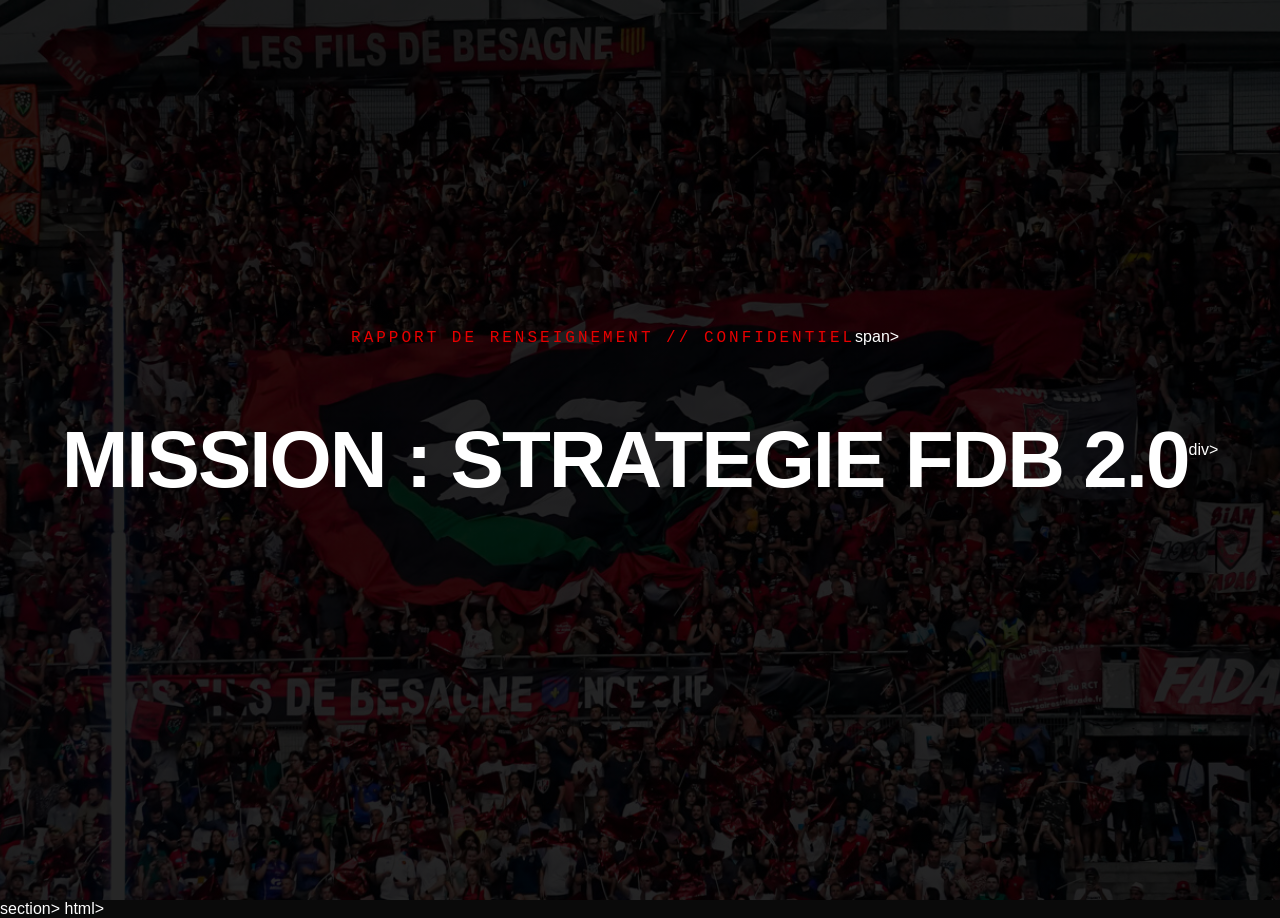
==== commit 081b575e: "Update index.html" ====
--- a/fdb2.0/01_Strategy/index.html
+++ b/fdb2.0/01_Strategy/index.html
@@ -49,12 +49,12 @@
     <body>
             <section class="hero">
                         <div class="hero-content">
-                                        <span class="hero-sub">RAPPORT DE RENSEIGNEMENT // CONFIDENTIEL</span>s
+                                        <span class="hero-sub">RAPPORT DE RENSEIGNEMENT // CONFIDENTIEL</span>span>
                                         <h1>MISSION : STRATEGIE FDB 2.0</h1>
-                        <v>div>
-            </secttion>
+                        </div>div>
+            </section>section>
     </body>
-</html>htm
-    </body
+</html>html></h1>
+    </body>
         </style></title>
     </head>
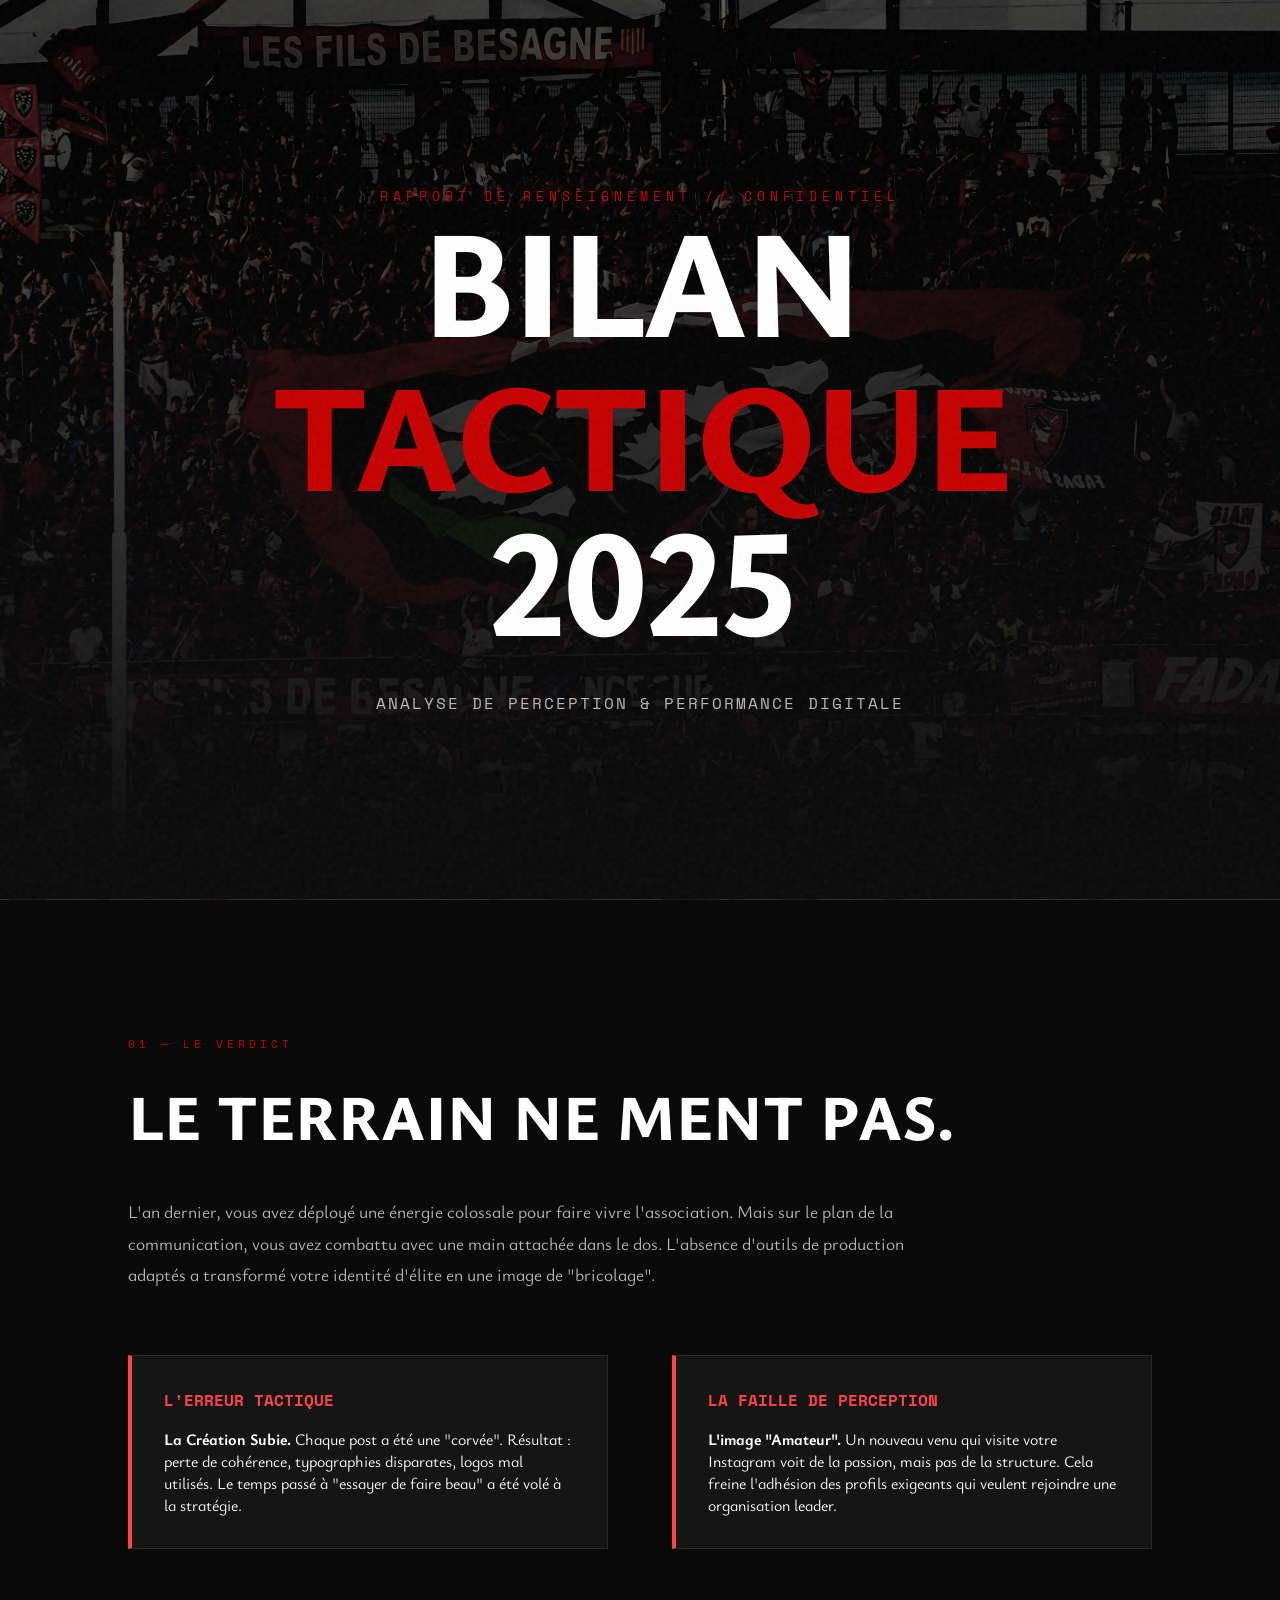
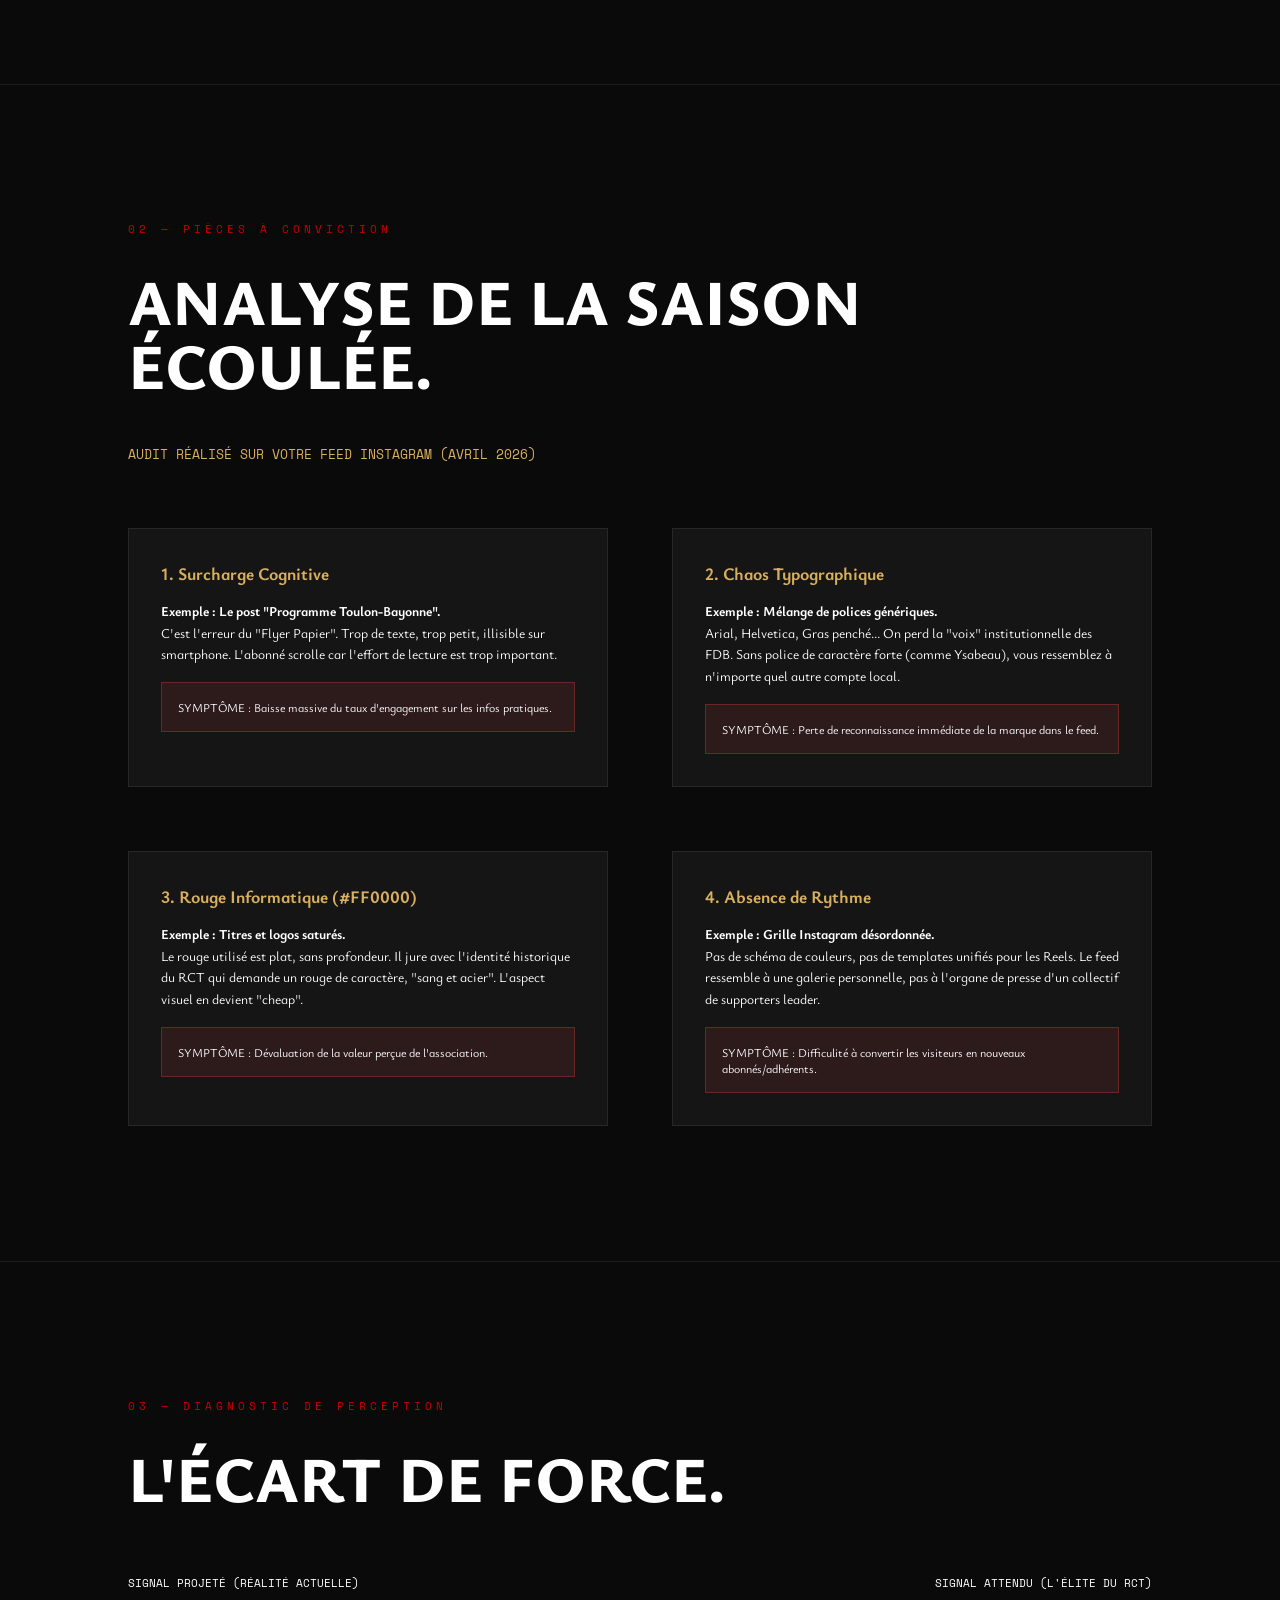
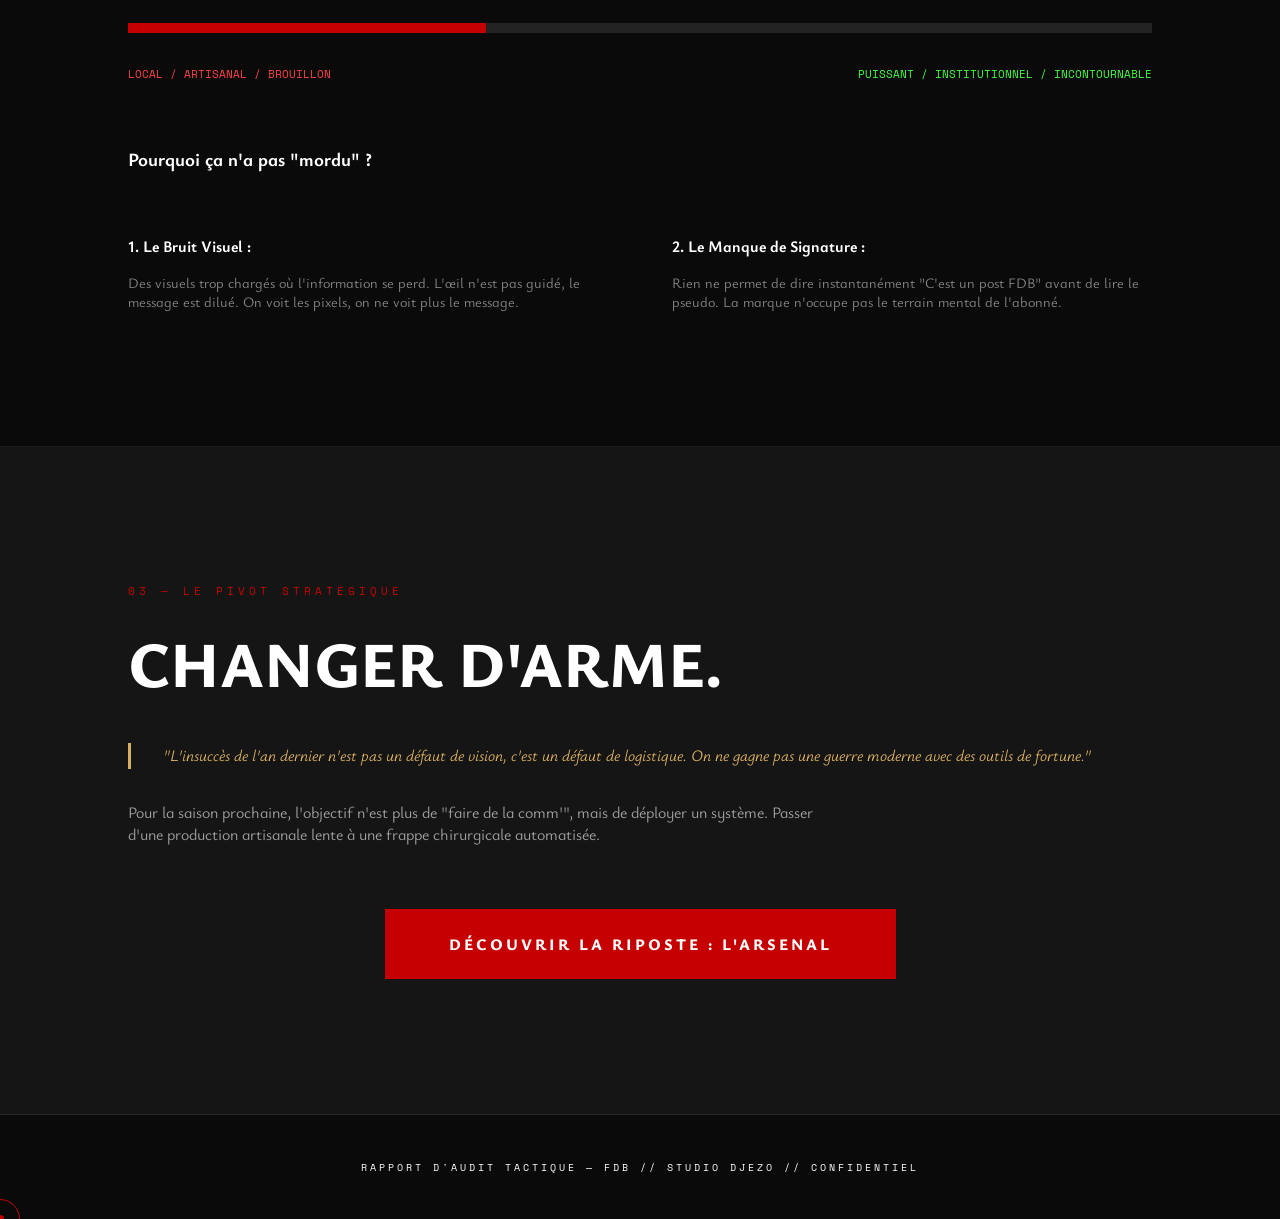
==== commit 08d86b45: "Update index.html" ====
--- a/fdb2.0/01_Strategy/index.html
+++ b/fdb2.0/01_Strategy/index.html
@@ -1,60 +1,191 @@
 <!DOCTYPE html>
 <html lang="fr">
-    <head>
-            <meta charset="UTF-8">
-            <meta name="viewport" content="width=device-width, initial-scale=1.0">
-            <title>MISSION : STRATEGIE FDB 2.0</title>
-        <style>
-                :root {
-                            --rct-red: #e60000;
-                            --fdb-gold: #c5a059;
-                }
-                body {
-                            margin: 0;
-                            font-family: 'Inter', sans-serif;
-                            background-color: #0a0a0a;
-                            color: #fff;
-                }
-                .hero {
-                            height: 100vh;
-                            background: linear-gradient(rgba(0,0,0,0.85), rgba(0,0,0,0.85)), url('../assets/stade_rct_background.png');
-                            background-size: cover;
-                            background-position: center;
-                            display: flex;
-                            align-items: center;
-                            justify-content: center;
-                            text-align: center;
-                }
-                .hero h1 {
-                            font-size: clamp(3rem, 10vw, 5rem);
-                            letter-spacing: -2px;
-                }
-                .hero-sub {
-                            color: var(--rct-red);
-                            font-family: 'Space Mono', monospace;
-                            letter-spacing: 3px;
-                }
-                #conclusion .btn {
-                            display: inline-block;
-                            padding: 1.5rem 4rem;
-                            background: var(--rct-red);
-                            color: #fff;
-                            text-decoration: none;
-                            font-weight: 800;
-                            text-transform: uppercase;
-                            letter-spacing: 3px;
-                }
-                </style>
-    </head>
-    <body>
-            <section class="hero">
-                        <div class="hero-content">
-                                        <span class="hero-sub">RAPPORT DE RENSEIGNEMENT // CONFIDENTIEL</span>span>
-                                        <h1>MISSION : STRATEGIE FDB 2.0</h1>
-                        </div>div>
-            </section>section>
-    </body>
-</html>html></h1>
-    </body>
-        </style></title>
-    </head>
+<head>
+    <meta charset="UTF-8">
+    <meta name="viewport" content="width=device-width, initial-scale=1.0">
+    <title>FDB — Bilan Tactique Saison 2025</title>
+    <link rel="stylesheet" href="../04_Presentation/style_fdb.css">
+    <style>
+        .audit-grid { display: grid; grid-template-columns: 1fr 1fr; gap: 4rem; margin-top: 4rem; }
+        .audit-card { background: var(--surface); border: 1px solid var(--border); padding: 2rem; }
+        .audit-card.negative { border-left: 4px solid #ff4444; }
+        .audit-card.positive { border-left: 4px solid #44ff44; }
+        .metric-big { font-size: 4rem; font-weight: 800; color: var(--rct-red); margin-bottom: 1rem; }
+        .perception-meter { width: 100%; height: 10px; background: rgba(255,255,255,0.1); margin: 2rem 0; position: relative; }
+        .perception-bar { height: 100%; background: var(--rct-red); width: 45%; }
+        .perception-label { display: flex; justify-content: space-between; font-family: 'Space Mono', monospace; font-size: 0.7rem; }
+        .vs-line { border-top: 1px dashed var(--border); margin: 4rem 0; position: relative; }
+        .vs-badge { position: absolute; top: -12px; left: 50%; transform: translateX(-50%); background: var(--bg); padding: 0 1rem; font-family: 'Space Mono', monospace; color: var(--rct-red); }
+        blockquote { font-style: italic; color: var(--fdb-gold); border-left: 3px solid var(--fdb-gold); padding-left: 2rem; margin: 2rem 0; line-height: 1.6; }
+        
+        #conclusion .btn {
+            display: inline-block;
+            padding: 1.5rem 4rem;
+            background: var(--rct-red);
+            color: #fff;
+            text-decoration: none;
+            font-weight: 800;
+            text-transform: uppercase;
+            letter-spacing: 3px;
+            transition: transform 0.3s cubic-bezier(0.175, 0.885, 0.32, 1.275);
+        }
+        #conclusion .btn:hover {
+            transform: scale(1.05);
+            background: #e60000;
+        }
+    </style>
+</head>
+<body>
+
+    <div id="loader">
+        <img src="../assets/icone_seule_rouge.svg" class="loader-logo" alt="FDB">
+        <div id="loader-bar"><div id="loader-bar-fill"></div></div>
+    </div>
+
+    <section class="hero" style="background: linear-gradient(rgba(0,0,0,0.85), rgba(0,0,0,0.85)), url('../assets/stade_rct_background.png'); background-size: cover; background-position: center;">
+        <div class="hero-content">
+            <span class="hero-sub" style="color: var(--rct-red);">RAPPORT DE RENSEIGNEMENT // CONFIDENTIEL</span>
+            <h1>
+                <span><span class="line-content">BILAN</span></span>
+                <span><span class="line-content"><em>TACTIQUE</em> 2025</span></span>
+            </h1>
+            <p style="margin-top: 2rem; opacity: 0.7; font-family: 'Space Mono', monospace; letter-spacing: 2px;">ANALYSE DE PERCEPTION & PERFORMANCE DIGITALE</p>
+        </div>
+    </section>
+
+    <section id="verdict">
+        <span class="section-tag">01 — Le Verdict</span>
+        <div class="reveal">
+            <h2>Le terrain ne ment pas.</h2>
+            <p style="max-width: 800px; color: rgba(255,255,255,0.7); line-height: 1.8; font-size: 1.1rem;">
+                L'an dernier, vous avez déployé une énergie colossale pour faire vivre l'association. Mais sur le plan de la communication, vous avez combattu avec une main attachée dans le dos. L'absence d'outils de production adaptés a transformé votre identité d'élite en une image de "bricolage".
+            </p>
+        </div>
+
+        <div class="audit-grid reveal">
+            <div class="audit-card negative">
+                <h4 style="color: #ff4444; margin-bottom: 1rem; font-family: 'Space Mono', monospace;">L'ERREUR TACTIQUE</h4>
+                <p><strong>La Création Subie.</strong> Chaque post a été une "corvée". Résultat : perte de cohérence, typographies disparates, logos mal utilisés. Le temps passé à "essayer de faire beau" a été volé à la stratégie.</p>
+            </div>
+            <div class="audit-card negative">
+                <h4 style="color: #ff4444; margin-bottom: 1rem; font-family: 'Space Mono', monospace;">LA FAILLE DE PERCEPTION</h4>
+                <p><strong>L'image "Amateur".</strong> Un nouveau venu qui visite votre Instagram voit de la passion, mais pas de la structure. Cela freine l'adhésion des profils exigeants qui veulent rejoindre une organisation leader.</p>
+            </div>
+        </div>
+    </section>
+
+    <section id="evidence">
+        <span class="section-tag">02 — Pièces à Conviction</span>
+        <div class="reveal">
+            <h2>Analyse de la Saison Écoulée.</h2>
+            <p style="color: var(--fdb-gold); font-family: 'Space Mono', monospace; font-size: 0.8rem; margin-bottom: 3rem;">AUDIT RÉALISÉ SUR VOTRE FEED INSTAGRAM (AVRIL 2026)</p>
+        </div>
+
+        <div class="audit-grid reveal">
+            <div class="audit-card">
+                <h3 style="font-size: 1.1rem; color: var(--fdb-gold); margin-bottom: 1rem;">1. Surcharge Cognitive</h3>
+                <p style="font-size: 0.85rem; line-height: 1.6;">
+                    <strong>Exemple : Le post "Programme Toulon-Bayonne".</strong><br>
+                    C'est l'erreur du "Flyer Papier". Trop de texte, trop petit, illisible sur smartphone. L'abonné scrolle car l'effort de lecture est trop important.
+                </p>
+                <div style="margin-top: 1rem; padding: 1rem; background: rgba(255,68,68,0.1); border: 1px solid rgba(255,68,68,0.3); font-size: 0.75rem;">
+                    SYMPTÔME : Baisse massive du taux d'engagement sur les infos pratiques.
+                </div>
+            </div>
+
+            <div class="audit-card">
+                <h3 style="font-size: 1.1rem; color: var(--fdb-gold); margin-bottom: 1rem;">2. Chaos Typographique</h3>
+                <p style="font-size: 0.85rem; line-height: 1.6;">
+                    <strong>Exemple : Mélange de polices génériques.</strong><br>
+                    Arial, Helvetica, Gras penché... On perd la "voix" institutionnelle des FDB. Sans police de caractère forte (comme Ysabeau), vous ressemblez à n'importe quel autre compte local.
+                </p>
+                <div style="margin-top: 1rem; padding: 1rem; background: rgba(255,68,68,0.1); border: 1px solid rgba(255,68,68,0.3); font-size: 0.75rem;">
+                    SYMPTÔME : Perte de reconnaissance immédiate de la marque dans le feed.
+                </div>
+            </div>
+
+            <div class="audit-card">
+                <h3 style="font-size: 1.1rem; color: var(--fdb-gold); margin-bottom: 1rem;">3. Rouge Informatique (#FF0000)</h3>
+                <p style="font-size: 0.85rem; line-height: 1.6;">
+                    <strong>Exemple : Titres et logos saturés.</strong><br>
+                    Le rouge utilisé est plat, sans profondeur. Il jure avec l'identité historique du RCT qui demande un rouge de caractère, "sang et acier". L'aspect visuel en devient "cheap".
+                </p>
+                <div style="margin-top: 1rem; padding: 1rem; background: rgba(255,68,68,0.1); border: 1px solid rgba(255,68,68,0.3); font-size: 0.75rem;">
+                    SYMPTÔME : Dévaluation de la valeur perçue de l'association.
+                </div>
+            </div>
+
+            <div class="audit-card">
+                <h3 style="font-size: 1.1rem; color: var(--fdb-gold); margin-bottom: 1rem;">4. Absence de Rythme</h3>
+                <p style="font-size: 0.85rem; line-height: 1.6;">
+                    <strong>Exemple : Grille Instagram désordonnée.</strong><br>
+                    Pas de schéma de couleurs, pas de templates unifiés pour les Reels. Le feed ressemble à une galerie personnelle, pas à l'organe de presse d'un collectif de supporters leader.
+                </p>
+                <div style="margin-top: 1rem; padding: 1rem; background: rgba(255,68,68,0.1); border: 1px solid rgba(255,68,68,0.3); font-size: 0.75rem;">
+                    SYMPTÔME : Difficulité à convertir les visiteurs en nouveaux abonnés/adhérents.
+                </div>
+            </div>
+        </div>
+    </section>
+
+    <section id="psychologie">
+        <span class="section-tag">03 — Diagnostic de Perception</span>
+        <div class="reveal">
+            <h2>L'Écart de Force.</h2>
+        </div>
+        
+        <div class="reveal" style="margin-top: 4rem;">
+            <div class="perception-label">
+                <span>SIGNAL PROJETÉ (RÉALITÉ ACTUELLE)</span>
+                <span>SIGNAL ATTENDU (L'ÉLITE DU RCT)</span>
+            </div>
+            <div class="perception-meter">
+                <div class="perception-bar" style="width: 35%;"></div>
+            </div>
+            <div class="perception-label">
+                <span style="color: #ff4444;">LOCAL / ARTISANAL / BROUILLON</span>
+                <span style="color: #44ff44;">PUISSANT / INSTITUTIONNEL / INCONTOURNABLE</span>
+            </div>
+        </div>
+
+        <div class="reveal" style="margin-top: 4rem;">
+            <h3>Pourquoi ça n'a pas "mordu" ?</h3>
+            <div class="audit-grid">
+                <div>
+                    <p style="margin-bottom: 1rem;"><strong>1. Le Bruit Visuel :</strong></p>
+                    <p style="color: rgba(255,255,255,0.5); font-size: 0.9rem;">Des visuels trop chargés où l'information se perd. L'œil n'est pas guidé, le message est dilué. On voit les pixels, on ne voit plus le message.</p>
+                </div>
+                <div>
+                    <p style="margin-bottom: 1rem;"><strong>2. Le Manque de Signature :</strong></p>
+                    <p style="color: rgba(255,255,255,0.5); font-size: 0.9rem;">Rien ne permet de dire instantanément "C'est un post FDB" avant de lire le pseudo. La marque n'occupe pas le terrain mental de l'abonné.</p>
+                </div>
+            </div>
+        </div>
+    </section>
+
+    <section id="conclusion" style="background: var(--surface);">
+        <span class="section-tag">03 — Le Pivot Stratégique</span>
+        <div class="reveal">
+            <h2>Changer d'Arme.</h2>
+            <blockquote>
+                "L'insuccès de l'an dernier n'est pas un défaut de vision, c'est un défaut de logistique. On ne gagne pas une guerre moderne avec des outils de fortune."
+            </blockquote>
+            <p style="margin-bottom: 4rem; max-width: 700px; color: rgba(255,255,255,0.6);">
+                Pour la saison prochaine, l'objectif n'est plus de "faire de la comm'", mais de déployer un système. Passer d'une production artisanale lente à une frappe chirurgicale automatisée. 
+            </p>
+            <div style="text-align: center;">
+                <a href="../04_Presentation/PRESENTATION_ARSENAL.html" class="btn">Découvrir la Riposte : L'Arsenal</a>
+            </div>
+        </div>
+    </section>
+
+    <footer style="padding: 5vh 10vw; text-align: center; font-family: 'Space Mono', monospace; font-size: 0.6rem; color: var(--muted); letter-spacing: 3px;">
+        RAPPORT D'AUDIT TACTIQUE — FDB // STUDIO DJEZO // CONFIDENTIEL
+    </footer>
+
+    <div id="cursor"></div>
+    <div id="cursor-ring"></div>
+
+    <script src="../04_Presentation/main_fdb.js"></script>
+</body>
+</html>
--- a/fdb2.0/04_Presentation/style_fdb.css
+++ b/fdb2.0/04_Presentation/style_fdb.css
@@ -0,0 +1,272 @@
+@import url('https://fonts.googleapis.com/css2?family=Ysabeau+Infant:ital,wght@0,400;0,700;0,800;1,400&family=Space+Mono:ital@0;1&display=swap');
+
+:root {
+    --rct-red: #C60000;
+    --fdb-black: #101011;
+    --fdb-gold: #D8AE5F;
+    --fdb-white: #FFFFFF;
+    --bg: #0a0a0a;
+    --surface: #151515;
+    --border: rgba(255, 255, 255, 0.08);
+}
+
+* { margin: 0; padding: 0; box-sizing: border-box; }
+
+body {
+    background: var(--bg);
+    color: var(--fdb-white);
+    font-family: 'Ysabeau Infant', sans-serif;
+    overflow-x: hidden;
+    cursor: none;
+}
+
+/* TEXTURE GRAIN */
+body::before {
+    content: '';
+    position: fixed;
+    inset: 0;
+    pointer-events: none;
+    z-index: 9999;
+    opacity: .05;
+    background-image: url("data:image/svg+xml,%3Csvg viewBox='0 0 256 256' xmlns='http://www.w3.org/2000/svg'%3E%3Cfilter id='noise'%3E%3CfeTurbulence type='fractalNoise' baseFrequency='0.65' numOctaves='3' stitchTiles='stitch'/%3E%3C/filter%3E%3Crect width='100%25' height='100%25' filter='url(%23noise)'/%3E%3C/svg%3E");
+}
+
+/* CURSOR */
+#cursor {
+    position: fixed;
+    width: 8px;
+    height: 8px;
+    background: var(--rct-red);
+    border-radius: 50%;
+    pointer-events: none;
+    z-index: 10000;
+    transform: translate(-50%, -50%);
+    transition: transform 0.1s;
+}
+#cursor-ring {
+    position: fixed;
+    width: 40px;
+    height: 40px;
+    border: 1px solid var(--rct-red);
+    border-radius: 50%;
+    pointer-events: none;
+    z-index: 9998;
+    transform: translate(-50%, -50%);
+    transition: all 0.2s cubic-bezier(0.23, 1, 0.32, 1);
+}
+
+/* LOADER */
+#loader {
+    position: fixed;
+    inset: 0;
+    background: var(--fdb-black);
+    z-index: 9995;
+    display: flex;
+    flex-direction: column;
+    align-items: center;
+    justify-content: center;
+    transition: opacity 1s ease, visibility 1s;
+}
+#loader.hidden { opacity: 0; visibility: hidden; }
+.loader-logo { width: 120px; margin-bottom: 2rem; animation: pulse 2s infinite; }
+#loader-bar { width: 200px; height: 2px; background: rgba(255,255,255,0.1); overflow: hidden; }
+#loader-bar-fill { height: 100%; background: var(--rct-red); width: 0%; animation: loadFill 1.5s ease forwards; }
+
+/* HERO */
+.hero {
+    height: 100vh;
+    display: flex;
+    flex-direction: column;
+    justify-content: center;
+    align-items: center;
+    text-align: center;
+    position: relative;
+    padding: 0 10vw;
+    background: var(--bg); /* Fond de sécurité */
+}
+
+.hero::before {
+    content: '';
+    position: absolute;
+    inset: 0;
+    background-image: url('../assets/stade_rct_background.png');
+    background-size: cover;
+    background-position: center;
+    /* TRAITEMENT FDB : Contraste +35%, Luminosité basse, Sepia 20%, Saturation basse */
+    filter: brightness(0.4) contrast(1.4) saturate(0.6) sepia(0.2) hue-rotate(-10deg);
+    z-index: 0;
+}
+
+.hero::after {
+    content: '';
+    position: absolute;
+    inset: 0;
+    background: linear-gradient(to bottom, rgba(16, 16, 17, 0) 0%, var(--bg) 95%);
+    z-index: 1;
+}
+
+.hero-content {
+    position: relative;
+    z-index: 2;
+}
+.hero h1 {
+    font-size: clamp(3.5rem, 12vw, 12rem);
+    font-weight: 800;
+    line-height: 0.95;
+    text-transform: uppercase;
+    letter-spacing: -4px;
+    margin-bottom: 2rem;
+}
+.hero h1 span { display: block; overflow: visible; }
+.hero h1 .line-content { display: block; transform: translateY(110%); transition: transform 1.2s cubic-bezier(0.16, 1, 0.3, 1); padding-bottom: 0.05em; }
+.hero.visible h1 .line-content { transform: translateY(0); }
+.hero h1 em { font-style: normal; color: var(--rct-red); }
+
+.hero-sub {
+    font-family: 'Space Mono', monospace;
+    font-size: 0.8rem;
+    letter-spacing: 5px;
+    color: var(--fdb-gold);
+    text-transform: uppercase;
+    opacity: 0;
+    transform: translateY(20px);
+    transition: all 1s ease 0.8s;
+}
+.hero.visible .hero-sub { opacity: 1; transform: translateY(0); }
+
+/* SECTIONS */
+section { padding: 15vh 10vw; border-bottom: 1px solid var(--border); }
+.section-tag {
+    font-family: 'Space Mono', monospace;
+    font-size: 0.7rem;
+    letter-spacing: 4px;
+    color: var(--rct-red);
+    display: block;
+    margin-bottom: 2rem;
+    text-transform: uppercase;
+}
+h2 {
+    font-size: clamp(2.5rem, 5vw, 5rem);
+    font-weight: 800;
+    line-height: 1;
+    text-transform: uppercase;
+    margin-bottom: 3rem;
+}
+
+/* ARSENAL GRID & FLIP CARDS */
+.arsenal-grid {
+    display: grid;
+    grid-template-columns: repeat(auto-fit, minmax(300px, 1fr));
+    gap: 2rem;
+    perspective: 2000px; /* Nécessaire pour la 3D */
+}
+
+.flip-card {
+    height: 450px;
+    background: transparent;
+}
+
+.flip-card-inner {
+    position: relative;
+    width: 100%;
+    height: 100%;
+    text-align: center;
+    transition: transform 0.8s cubic-bezier(0.175, 0.885, 0.32, 1.275);
+    transform-style: preserve-3d;
+    cursor: pointer;
+}
+
+.flip-card.flipped .flip-card-inner {
+    transform: rotateY(180deg);
+}
+
+.flip-card-front, .flip-card-back {
+    position: absolute;
+    width: 100%;
+    height: 100%;
+    backface-visibility: hidden;
+    border: 1px solid var(--border);
+    display: flex;
+    flex-direction: column;
+    justify-content: center;
+    align-items: center;
+}
+
+.flip-card-front {
+    background: var(--surface);
+    padding: 3rem;
+    z-index: 2;
+}
+
+.flip-card-back {
+    background: #000;
+    transform: rotateY(180deg);
+    overflow: hidden;
+}
+
+.flip-card-back img {
+    width: 100%;
+    height: 100%;
+    object-fit: cover;
+    transition: transform 1.5s ease;
+}
+
+.flip-card.flipped .flip-card-back img {
+    transform: scale(1.1);
+}
+
+.asset-card {
+    transition: all 0.4s ease;
+}
+
+.flip-card:hover .flip-card-front { border-color: var(--rct-red); }
+
+.flip-card-front img { width: 100%; max-width: 180px; margin-bottom: 2rem; transition: transform 0.6s ease; }
+.flip-card-front h3 { font-size: 1.2rem; margin-bottom: 1rem; color: var(--fdb-gold); }
+.flip-card-front p { font-size: 0.9rem; color: rgba(255,255,255,0.6); line-height: 1.6; }
+
+.flip-hint {
+    margin-top: 2rem;
+    font-family: 'Space Mono', monospace;
+    font-size: 0.6rem;
+    letter-spacing: 2px;
+    color: var(--rct-red);
+    text-transform: uppercase;
+    opacity: 0.6;
+}
+
+/* REVEAL */
+.reveal { opacity: 0; transform: translateY(50px); transition: all 1s cubic-bezier(0.16, 1, 0.3, 1); }
+.reveal.visible { opacity: 1; transform: translateY(0); }
+
+/* COLORS */
+.color-grid { display: grid; grid-template-columns: repeat(auto-fit, minmax(200px, 1fr)); gap: 1px; background: var(--border); border: 1px solid var(--border); }
+.color-item { background: var(--bg); padding: 3rem 2rem; }
+.color-swatch { width: 100%; height: 120px; margin-bottom: 1.5rem; }
+.color-info h4 { font-family: 'Space Mono', monospace; font-size: 0.8rem; margin-bottom: 0.5rem; }
+.color-info p { font-size: 0.85rem; color: rgba(255,255,255,0.5); line-height: 1.4; }
+
+/* DARK MODE LAB */
+.lab-container {
+    display: grid; grid-template-columns: 1fr 1fr; gap: 4rem; align-items: center;
+}
+.lab-img-wrap { position: relative; width: 100%; aspect-ratio: 16/9; overflow: hidden; border: 1px solid var(--border); }
+.lab-img { width: 100%; height: 100%; object-fit: cover; }
+.lab-img.filtered { filter: brightness(0.65) contrast(1.35) saturate(0.7) sepia(0.2) hue-rotate(-10deg); }
+.lab-overlay { position: absolute; inset: 0; background: linear-gradient(to top, rgba(16,16,17,0.85) 0%, rgba(198,0,0,0.3) 100%); mix-blend-mode: multiply; opacity: 0; transition: opacity 0.5s; }
+.lab-img-wrap:hover .lab-overlay { opacity: 1; }
+
+/* TYPO SECTION */
+.typo-showcase { padding: 4rem; background: var(--surface); border-left: 5px solid var(--rct-red); }
+.typo-main { font-size: 6rem; font-weight: 800; line-height: 0.9; margin-bottom: 2rem; }
+.typo-italic { font-size: 3rem; font-weight: 400; font-style: italic; color: var(--fdb-gold); }
+
+/* ANIMATIONS */
+@keyframes pulse { 0% { transform: scale(1); opacity: 0.8; } 50% { transform: scale(1.05); opacity: 1; } 100% { transform: scale(1); opacity: 0.8; } }
+@keyframes loadFill { to { width: 100%; } }
+
+@media (max-width: 768px) {
+    .lab-container { grid-template-columns: 1fr; }
+    .typo-main { font-size: 3rem; }
+    .hero h1 { font-size: 4rem; }
+}
